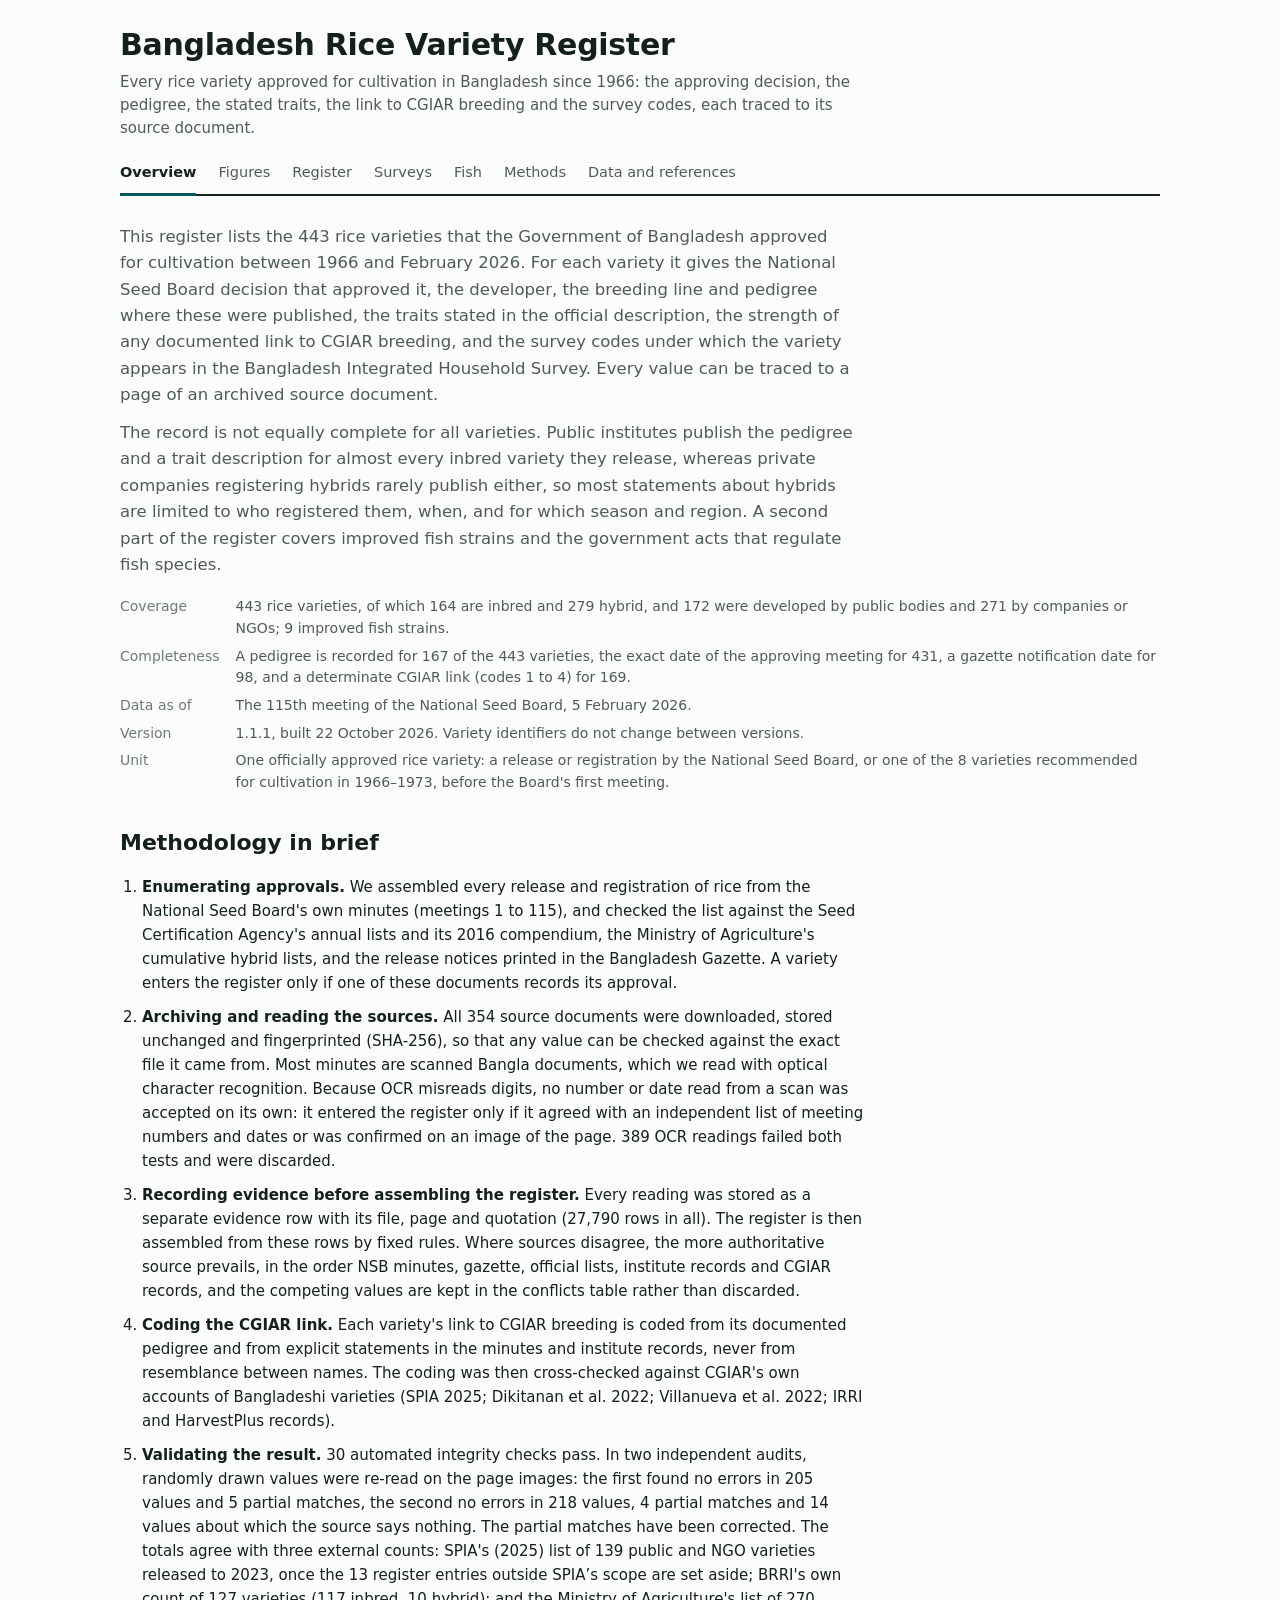
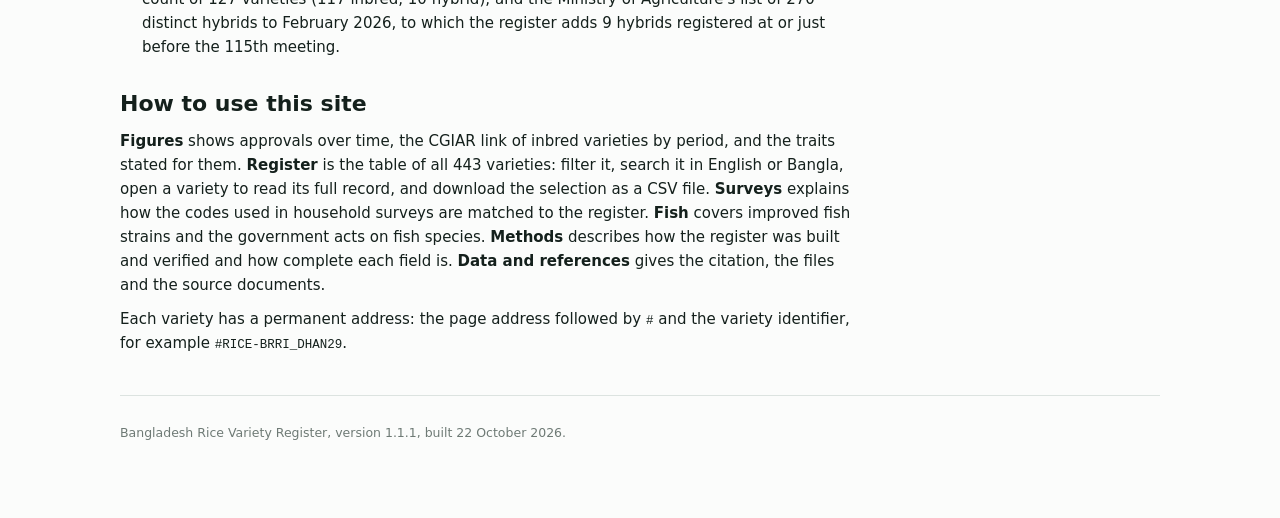
==== index.html @ 82c8f255 "Publish Bangladesh Rice Variety Register v1.1.1 (public edition) Co-Authored-By: Claude Opus 5.5 <no" ====
<!doctype html>
<html lang="en">
<head>
<meta charset="utf-8">
<meta name="viewport" content="width=device-width, initial-scale=1, viewport-fit=cover">
<title>Bangladesh Rice Variety Register</title>
<link rel="stylesheet" href="assets/style.css">
</head>
<body>
<div class="wrap">
<header class="mast">
  <h1 data-text="title" data-inline></h1>
  <p class="tagline" data-text="tagline" data-inline></p>
</header>
<nav class="views" aria-label="Views">
  <a href="#overview" data-view="overview">Overview</a>
  <a href="#figures" data-view="figures">Figures</a>
  <a href="#register" data-view="register">Register</a>
  <a href="#surveys" data-view="surveys">Surveys</a>
  <a href="#fish" data-view="fish">Fish</a>
  <a href="#methods" data-view="methods">Methods</a>
  <a href="#data" data-view="data">Data and references</a>
  <a href="#board" data-view="board" class="internal" hidden>Board contacts</a>
</nav>

<main>
<section id="overview" data-view="overview">
  <div class="lede" data-text="lede"></div>
  <dl class="dsmeta">
    <dt>Coverage</dt><dd data-text="meta-coverage" data-inline></dd>
    <dt>Completeness</dt><dd data-text="meta-completeness" data-inline></dd>
    <dt>Data as of</dt><dd data-text="meta-asof" data-inline></dd>
    <dt>Version</dt><dd data-text="meta-version" data-inline></dd>
    <dt>Unit</dt><dd data-text="meta-unit" data-inline></dd>
  </dl>
  <h2 data-text="brief-title" data-inline></h2>
  <div class="prose" data-text="brief"></div>
  <h2 data-text="guide-title" data-inline></h2>
  <div class="prose" data-text="guide"></div>
</section>

<section id="figures" data-view="figures">
  <div class="grid2">
    <figure>
      <h2 data-text="fig1-title" data-inline></h2>
      <div class="sub" data-text="fig1-sub"></div>
      <div class="legend">
        <span><i class="sw" style="background:var(--s-pub)"></i>Public inbred</span>
        <span><i class="sw hp"></i>Public hybrid</span>
        <span><i class="sw" style="background:var(--s-pvt)"></i>Private inbred</span>
        <span><i class="sw hv"></i>Private hybrid</span>
      </div>
      <svg id="f1" viewBox="0 0 640 300" role="img" aria-label="Stacked bars of rice variety approvals per year by sector and type"></svg>
      <figcaption data-text="fig1-caption"></figcaption>
    </figure>
    <figure>
      <h2 data-text="fig2-title" data-inline></h2>
      <div class="sub" data-text="fig2-sub"></div>
      <div class="legend" id="lg2"></div>
      <svg id="f2" viewBox="0 0 380 300" role="img" aria-label="Stacked horizontal bars: inbred approvals per five-year period by CGIAR link"></svg>
      <figcaption data-text="fig2-caption"></figcaption>
    </figure>
  </div>
  <figure class="block">
    <h2 data-text="fig3-title" data-inline></h2>
    <div class="sub" data-text="fig3-sub"></div>
    <svg id="f3" viewBox="0 0 1040 360" role="img" aria-label="Grid of inbred varieties per stated trait and decade of approval"></svg>
    <figcaption data-text="fig3-caption"></figcaption>
  </figure>
</section>

<section id="register" data-view="register">
  <h2 data-text="register-title" data-inline></h2>
  <div class="sub" data-text="register-sub"></div>
  <div class="controls">
    <label for="q">Search name, line or pedigree<input id="q" type="search" placeholder="e.g. dhan29, IR64, Hira, ব্রি ধান"></label>
    <label for="fs">Sector<select id="fs"><option value="">All</option><option value="public">Public</option><option value="private">Private (companies, NGOs)</option></select></label>
    <label for="fg">Developer<select id="fg"></select></label>
    <label for="ft">Type<select id="ft"><option value="">All</option><option>inbred</option><option>hybrid</option></select></label>
    <label for="ff">Stated trait<select id="ff"><option value="">All</option></select></label>
    <label for="fc">CGIAR link<select id="fc"><option value="">All</option></select></label>
    <span class="count" id="cnt"></span><button id="csv" type="button">Download selection (CSV)</button>
  </div>
  <div class="tw"><table id="tb">
    <thead><tr>
      <th data-k="name" scope="col">Variety</th><th data-k="developer_group" scope="col">Developer</th>
      <th data-k="approval_date" scope="col" aria-sort="ascending">Approved</th><th data-k="approval_reference" scope="col">NSB meeting</th>
      <th scope="col">Stated traits</th><th data-k="cgiar_role" scope="col">CGIAR</th><th scope="col">Source</th>
    </tr></thead><tbody></tbody></table></div>
  <div class="pager"><button id="prev" type="button">Previous</button><span id="pg"></span><button id="next" type="button">Next</button></div>
</section>

<section id="surveys" data-view="surveys">
  <h2 data-text="surveys-title" data-inline></h2>
  <div class="prose" data-text="surveys-intro"></div>
  <div class="tw"><table id="cwtb" style="min-width:760px"><thead><tr>
    <th scope="col">Code list</th><th scope="col" class="r">Codes</th><th scope="col" class="r">One register variety</th><th scope="col" class="r">Brand family</th><th scope="col" class="r">Not an approved variety</th><th scope="col" class="r">Residual category</th><th scope="col" class="r">Unmatched</th>
  </tr></thead><tbody></tbody></table></div>
  <p class="note" data-text="surveys-note"></p>
</section>

<section id="board" data-view="board" class="internal" hidden>
  <h2 data-text="board-title" data-inline></h2>
  <div class="sub" data-text="board-sub"></div>
  <div class="controls">
    <label for="bq">Search name, post or organisation<input id="bq" type="search" placeholder="e.g. BRRI, Director General, Mannan"></label>
    <label for="bo">Organisation<select id="bo"><option value="">All</option></select></label>
    <label for="bm">Meeting<select id="bm"><option value="">All</option></select></label>
    <span class="count" id="bcnt"></span>
  </div>
  <div class="tw"><table id="btb" style="min-width:980px"><thead><tr>
    <th scope="col">Meeting</th><th scope="col">Name</th><th scope="col">Designation</th><th scope="col">Organisation</th><th scope="col">Phone</th><th scope="col">E-mail</th><th scope="col">Read</th><th scope="col">Source</th>
  </tr></thead><tbody></tbody></table></div>
</section>

<section id="fish" data-view="fish">
  <h2 data-text="fish-title" data-inline></h2>
  <div class="prose" data-text="fish-intro"></div>
  <div class="block">
    <h3>Improved strains</h3>
    <div class="sub" data-text="fish-strains-sub"></div>
    <div class="tw"><table id="fishtb" style="min-width:820px"><thead><tr>
      <th scope="col">Strain</th><th scope="col">Species</th><th scope="col">Release basis</th><th scope="col">Government act</th><th scope="col">Released</th><th scope="col">CGIAR</th>
    </tr></thead><tbody></tbody></table></div>
  </div>
  <div class="block">
    <h3>Germplasm transfers and planned releases</h3>
    <div class="sub" data-text="fish-events-sub"></div>
    <div class="tw"><table id="fishev" style="min-width:640px"><thead><tr>
      <th scope="col">Event</th><th scope="col">Type</th><th scope="col">Date</th><th scope="col">Developer</th><th scope="col">Note</th>
    </tr></thead><tbody></tbody></table></div>
  </div>
  <div class="block">
    <h3>Government acts on fish species and strains</h3>
    <div class="sub" data-text="fish-acts-sub"></div>
    <div class="tw"><table id="fishg" style="min-width:640px"><thead><tr>
      <th scope="col">Type of act</th><th scope="col" class="r">Acts</th><th scope="col">Body</th><th scope="col">Period</th>
    </tr></thead><tbody></tbody></table></div>
  </div>
  <div class="block">
    <h3>Key acts</h3>
    <div class="tw"><table id="fishk" style="min-width:820px"><thead><tr>
      <th scope="col">Date</th><th scope="col">Species or strain</th><th scope="col">Act</th><th scope="col">Body</th><th scope="col">Reference</th>
    </tr></thead><tbody></tbody></table></div>
  </div>
</section>

<section id="methods" data-view="methods">
  <h2 data-text="methods-title" data-inline></h2>
  <div class="prose" data-text="methods"></div>
  <div class="block">
    <h3 data-text="verify-title" data-inline></h3>
    <div class="grid2">
      <div class="tw" style="border-bottom:0"><table id="qa1"><thead><tr><th scope="col">OCR word confidence (Tesseract, 0–100)</th><th scope="col" class="r">Pages</th><th scope="col" class="r">Values read</th></tr></thead><tbody></tbody></table></div>
      <div class="tw" style="border-bottom:0"><table id="qa2"><thead><tr><th scope="col">How values were checked</th><th scope="col" class="r">Evidence rows</th></tr></thead><tbody></tbody></table></div>
    </div>
    <p class="note" id="qanote"></p>
  </div>
  <div class="block">
    <h3 data-text="compl-title" data-inline></h3>
    <div class="sub" data-text="compl-sub"></div>
    <div class="grid2">
      <div class="tw" style="border-bottom:0"><table id="compl"><thead><tr><th scope="col">Field</th><th scope="col" class="r">Inbred</th><th scope="col" class="r">Hybrid</th></tr></thead><tbody></tbody></table></div>
      <div class="tw" style="border-bottom:0"><table id="confl"><thead><tr><th scope="col">Field on which sources disagree</th><th scope="col" class="r">Varieties</th><th scope="col">Most common kind of disagreement</th></tr></thead><tbody></tbody></table></div>
    </div>
  </div>
</section>

<section id="data" data-view="data">
  <h2 data-text="data-title" data-inline></h2>
  <div class="block">
    <h3>Suggested citation</h3>
    <div class="citation" data-text="citation"></div>
    <div class="prose" data-text="cite-variety"></div>
  </div>
  <div class="block">
    <h3>Data availability</h3>
    <div class="prose" data-text="availability"></div>
  </div>
  <div class="block">
    <h3>Files</h3>
    <div class="tw"><table id="filetb" style="min-width:760px"><thead><tr>
      <th scope="col">File</th><th scope="col">Contents</th><th scope="col">Unit of observation</th><th scope="col" class="r">Rows</th><th scope="col" class="r">Columns</th><th scope="col" class="r">MB</th>
    </tr></thead><tbody></tbody></table></div>
  </div>
  <div class="block">
    <h3 data-text="references-title" data-inline></h3>
    <div class="sub" data-text="references-sub"></div>
    <div id="reflist"></div>
  </div>
</section>
</main>

<footer data-text="footer"></footer>
</div>
<div id="tip" hidden></div>
<script src="assets/app.js"></script>
</body>
</html>
---- assets/style.css ----
/* Layout: a research data report. One reading column (max 1080px): dataset header, two figures, the register,
   fish, methods, references, citation. Hairlines, no cards, one accent; colour belongs to data marks. */
:root{
  --bg:#FBFCFB; --surface:#FFFFFF; --ink:#14201C; --ink-2:#4E5B56; --ink-3:#6E7A75;
  --rule:#DCE3E0; --rule-2:#EDF1EF; --accent:#07555F; --accent-ink:#07555F; --warn:#9A5B13;
  --s-pub:#008C84; --s-pvt:#C2701F;
  --c1:#054047; --c2:#2C7F80; --c3:#86BDBA; --c4:#C6CCC9; --c5:#EEF1EF; --hatch:#B9C2BE;
  --hover:rgba(7,85,95,.07);
  --f-sans: system-ui,-apple-system,"Segoe UI",Roboto,"Helvetica Neue",Arial,"Noto Sans Bengali",sans-serif;
  --f-num: ui-monospace,"SFMono-Regular","Cascadia Mono",Consolas,monospace;
}
@media (prefers-color-scheme: dark){:root:not([data-theme="light"]){
  --bg:#121816; --surface:#171E1C; --ink:#E6ECE9; --ink-2:#AAB6B1; --ink-3:#8A9691;
  --rule:#2B3532; --rule-2:#1F2725; --accent:#5BB8B3; --accent-ink:#7FCBC6; --warn:#E0A55A;
  --s-pub:#1E9A95; --s-pvt:#D27E28;
  --c1:#A6E0DB; --c2:#4FA9A4; --c3:#2B6765; --c4:#4A514E; --c5:#232B29; --hatch:#3E4845;
  --hover:rgba(91,184,179,.09); color-scheme:dark }}
:root[data-theme="dark"]{
  --bg:#121816; --surface:#171E1C; --ink:#E6ECE9; --ink-2:#AAB6B1; --ink-3:#8A9691;
  --rule:#2B3532; --rule-2:#1F2725; --accent:#5BB8B3; --accent-ink:#7FCBC6; --warn:#E0A55A;
  --s-pub:#1E9A95; --s-pvt:#D27E28;
  --c1:#A6E0DB; --c2:#4FA9A4; --c3:#2B6765; --c4:#4A514E; --c5:#232B29; --hatch:#3E4845;
  --hover:rgba(91,184,179,.09); color-scheme:dark }
*{box-sizing:border-box}
body{background:var(--bg);color:var(--ink);font:15px/1.55 var(--f-sans);margin:0}
.wrap{max-width:1080px;margin:0 auto;padding-inline:20px;padding-block:28px 64px}
header{border-bottom:2px solid var(--ink);padding-bottom:16px;margin-bottom:26px}
h1{font-size:30px;line-height:1.15;margin:0 0 8px;font-weight:700;letter-spacing:-.01em;text-wrap:balance}
.lede{max-width:72ch;color:var(--ink-2);margin:0 0 12px;font-size:16px}
.dsmeta{display:grid;grid-template-columns:max-content 1fr;gap:2px 16px;font-size:13px;color:var(--ink-2);margin:0}
.dsmeta dt{color:var(--ink-3)} .dsmeta dd{margin:0}
nav.toc{font-size:13px;margin-top:12px;display:flex;flex-wrap:wrap;gap:4px 16px}
h2{font-size:20px;margin:0 0 4px;font-weight:700;text-wrap:balance}
h3{font-size:15px;margin:20px 0 4px;font-weight:650}
.sub{font-size:13.5px;color:var(--ink-2);margin:0 0 14px;max-width:82ch}
section{margin-bottom:46px;scroll-margin-top:12px}
.grid2{display:grid;grid-template-columns:1fr;gap:36px}
figure{margin:0;min-width:0}
figcaption{font-size:12.5px;color:var(--ink-3);margin-top:8px;max-width:90ch}
.legend{display:flex;flex-wrap:wrap;gap:6px 18px;font-size:13px;color:var(--ink-2);margin:0 0 8px}
.legend span{display:inline-flex;align-items:center;gap:6px}
.sw{width:11px;height:11px;border-radius:2px;display:inline-block;flex:none}
.sw.hp{background:repeating-linear-gradient(45deg,var(--s-pub) 0 2px,var(--bg) 2px 4px);outline:1px solid var(--s-pub);outline-offset:-1px}
.sw.hv{background:repeating-linear-gradient(45deg,var(--s-pvt) 0 2px,var(--bg) 2px 4px);outline:1px solid var(--s-pvt);outline-offset:-1px}
.sw.hatch{background:repeating-linear-gradient(45deg,var(--hatch) 0 2px,var(--c5) 2px 5px);outline:1px solid var(--rule)}
svg{display:block;width:100%;height:auto;overflow:visible}
svg text{fill:var(--ink-3);font-size:11px;font-family:var(--f-sans)}
svg .ax{stroke:var(--ink-3);stroke-width:1}
svg .gl{stroke:var(--rule);stroke-dasharray:2 3;stroke-width:1}
svg .ann{fill:var(--ink-2);font-size:11.5px}
svg .annl{stroke:var(--ink-3);stroke-width:1}
svg .lab{fill:var(--ink);font-size:11.5px;font-variant-numeric:tabular-nums}
.note{font-size:12.5px;color:var(--ink-3);margin-top:8px;max-width:90ch}
#tip{position:fixed;pointer-events:none;background:var(--surface);color:var(--ink);border:1px solid var(--rule);
  padding:8px 10px;font-size:12.5px;line-height:1.45;border-radius:3px;box-shadow:0 2px 8px rgba(0,0,0,.08);z-index:20;max-width:300px}
#tip b{font-weight:650}
#tip .r{display:flex;justify-content:space-between;gap:14px;font-variant-numeric:tabular-nums}
#tip .k{display:inline-flex;align-items:center;gap:6px;color:var(--ink-2)}
.controls{display:flex;flex-wrap:wrap;gap:10px 14px;align-items:end;margin:0 0 10px}
.controls label{display:flex;flex-direction:column;gap:3px;font-size:12px;color:var(--ink-2)}
.controls input,.controls select{font:inherit;font-size:14px;color:var(--ink);background:var(--surface);border:1px solid var(--rule);
  border-radius:3px;padding:6px 8px;min-width:0;max-width:100%}
.controls input{width:250px}
.controls input:focus,.controls select:focus,button:focus-visible,a:focus-visible{outline:2px solid var(--accent);outline-offset:1px}
.count{font-size:13px;color:var(--ink-2);margin-left:auto;font-variant-numeric:tabular-nums}
.tw{overflow-x:auto;border-top:1px solid var(--ink);border-bottom:1px solid var(--rule)}
table{border-collapse:collapse;width:100%;font-size:13.5px}
#tb{min-width:900px}
th{text-align:left;font-weight:650;font-size:12.5px;color:var(--ink-2);padding:8px 10px;border-bottom:1px solid var(--rule);white-space:nowrap}
#tb th{cursor:pointer;user-select:none}
th[aria-sort="ascending"]::after{content:" ↑";color:var(--accent-ink)}
th[aria-sort="descending"]::after{content:" ↓";color:var(--accent-ink)}
td{padding:7px 10px;border-bottom:1px solid var(--rule-2);vertical-align:top}
th.r,td.r{text-align:right}
tbody tr.row{cursor:pointer}
tbody tr.row:hover{background:var(--hover)}
td.num,.mono{font-family:var(--f-num);font-size:12.5px;font-variant-numeric:tabular-nums}
.bn{color:var(--ink-2);font-size:12.5px}
.st{font-size:11.5px;color:var(--warn)}
.code{display:inline-block;width:18px;height:18px;line-height:18px;text-align:center;border-radius:2px;font-size:11.5px;font-weight:650;font-family:var(--f-num)}
.cc1{background:var(--c1);color:var(--bg)} .cc2{background:var(--c2);color:#fff} .cc3{background:var(--c3);color:var(--ink)}
.cc4{background:var(--c4);color:var(--ink)} .cc5{background:repeating-linear-gradient(45deg,var(--hatch) 0 2px,var(--c5) 2px 5px);color:var(--ink)}
tr.det td{background:var(--rule-2);padding:12px 14px 14px}
.dl{display:grid;grid-template-columns:180px 1fr;gap:4px 14px;font-size:13px;max-width:100%}
.dl dt{color:var(--ink-3)} .dl dd{margin:0;min-width:0;overflow-wrap:anywhere}
a{color:var(--accent-ink);text-underline-offset:2px}
.pager{display:flex;gap:8px;align-items:center;margin-top:10px;font-size:13px;color:var(--ink-2)}
button{font:inherit;font-size:13px;background:var(--surface);color:var(--ink);border:1px solid var(--rule);border-radius:3px;padding:5px 10px;cursor:pointer}
button:disabled{opacity:.4;cursor:default}
.prose{max-width:78ch;font-size:14.5px}
.prose p{margin:0 0 10px}
.prose ul{margin:0 0 10px;padding-left:20px}
.prose li{margin-bottom:4px}
ol.refs{padding-left:22px;font-size:13.5px;max-width:92ch}
ol.refs li{margin-bottom:8px;overflow-wrap:anywhere}
.refgroup{font-size:12.5px;color:var(--ink-3);margin:16px 0 6px;font-weight:650}
details summary{cursor:pointer;font-size:13px}
p.citation{max-width:92ch;padding-left:2em;text-indent:-2em;font-size:14px;margin:0 0 6px}
pre.cite{white-space:pre-wrap;font-family:var(--f-num);font-size:12.5px;background:var(--surface);border:1px solid var(--rule);border-radius:3px;padding:10px 12px;max-width:92ch;margin:0 0 10px}
footer{border-top:1px solid var(--rule);padding-top:14px;font-size:12.5px;color:var(--ink-3)}
@media (min-width:900px){.grid2{grid-template-columns:1.55fr 1fr}}
@media (max-width:600px){h1{font-size:24px}.dl,.dsmeta{grid-template-columns:1fr}.controls input{width:100%}}
@media (prefers-reduced-motion:reduce){*{transition:none!important}}

/* additions for the site version */
.lede p{margin:0}
.prose p:last-child,.sub p:last-child,.citation p:last-child{margin-bottom:0}
.sub p{margin:0 0 4px}
figcaption p{margin:0}
.citation{max-width:92ch;padding-left:2em;text-indent:-2em;font-size:14px;margin:0 0 6px}
.citation p{margin:0}
.tags{display:flex;flex-wrap:wrap;gap:3px 4px}
.tag{font-size:11.5px;line-height:1.5;padding:0 5px;border:1px solid var(--rule);border-radius:2px;color:var(--ink-2);white-space:nowrap;background:var(--surface)}
.featgrid{display:grid;grid-template-columns:180px 1fr;gap:4px 14px;font-size:13px;margin:0 0 10px}
.featgrid dt{color:var(--ink-3)} .featgrid dd{margin:0;min-width:0;overflow-wrap:anywhere}
code{font-family:var(--f-num);font-size:12.5px}
@media (max-width:600px){.featgrid{grid-template-columns:1fr}}

#tb td:first-child{min-width:150px}


td.num{white-space:nowrap}
svg .lab.inv{fill:#fff}
.cc5{outline:1px dashed var(--ink-3);outline-offset:-1px}
.controls{display:grid;grid-template-columns:repeat(auto-fill,minmax(150px,1fr));gap:10px 14px;align-items:end}
.controls label:first-child{grid-column:span 2}
.controls input{width:100%}
.controls .count{align-self:center}
#csv{font:inherit;font-size:13px;padding:6px 10px;border:1px solid var(--rule);background:var(--surface);color:var(--ink);border-radius:2px;cursor:pointer}
#tb td:first-child,#tb th:first-child{position:sticky;left:0;background:var(--bg);z-index:1}
@media (max-width:600px){
  #tb{min-width:0}
  #tb th:nth-child(4),#tb td:nth-child(4),#tb th:nth-child(5),#tb td:nth-child(5),#tb th:nth-child(7),#tb td:nth-child(7){display:none}
  #tb tr.det td{display:table-cell}
  .controls label:first-child{grid-column:1/-1}
}
#tb tr.det td{position:static}
.lede p+p{margin-top:.7em}

/* Views: one view on screen at a time, chosen from a bar that stays at the top */
header.mast{border-bottom:0;padding-bottom:0;margin-bottom:10px}
.tagline{margin:0;color:var(--ink-2);font-size:15px;max-width:80ch}
nav.views{position:sticky;top:0;z-index:5;background:var(--bg);display:flex;flex-wrap:wrap;gap:0 22px;border-bottom:2px solid var(--ink);margin:0 0 28px}
nav.views a{display:inline-block;padding:11px 0 9px;font-size:14.5px;color:var(--ink-2);text-decoration:none;border-bottom:3px solid transparent;margin-bottom:-2px}
nav.views a:hover{color:var(--ink)}
nav.views a.active{color:var(--ink);font-weight:650;border-bottom-color:var(--accent)}
main > section[data-view]{display:none;margin-bottom:40px}
main > section[data-view].active{display:block}
main h2{font-size:22px;margin:28px 0 8px}
main h2:first-child, .lede + .dsmeta + h2{margin-top:0}
#overview .lede{font-size:16.5px;line-height:1.6;max-width:70ch;margin-bottom:18px}
#overview .dsmeta{font-size:14px;margin-bottom:32px;row-gap:6px}
.block{margin-top:34px}
.block h3{margin-top:0;font-size:16.5px}
.prose{font-size:15px;line-height:1.6}
.prose ol{padding-left:22px} .prose ol li{margin-bottom:10px}
.dl{font-size:13.5px;row-gap:6px}
.dl dt{color:var(--ink-3)}
tr.det td{padding:16px 18px 18px}
tr.det h3{font-size:14px;letter-spacing:.02em;text-transform:uppercase;color:var(--ink-3);margin:18px 0 8px}
tr.det h3:first-child{margin-top:0}
@media (max-width:600px){nav.views{gap:0 14px} nav.views a{font-size:13.5px;padding:9px 0 7px}}
[hidden]{display:none!important}
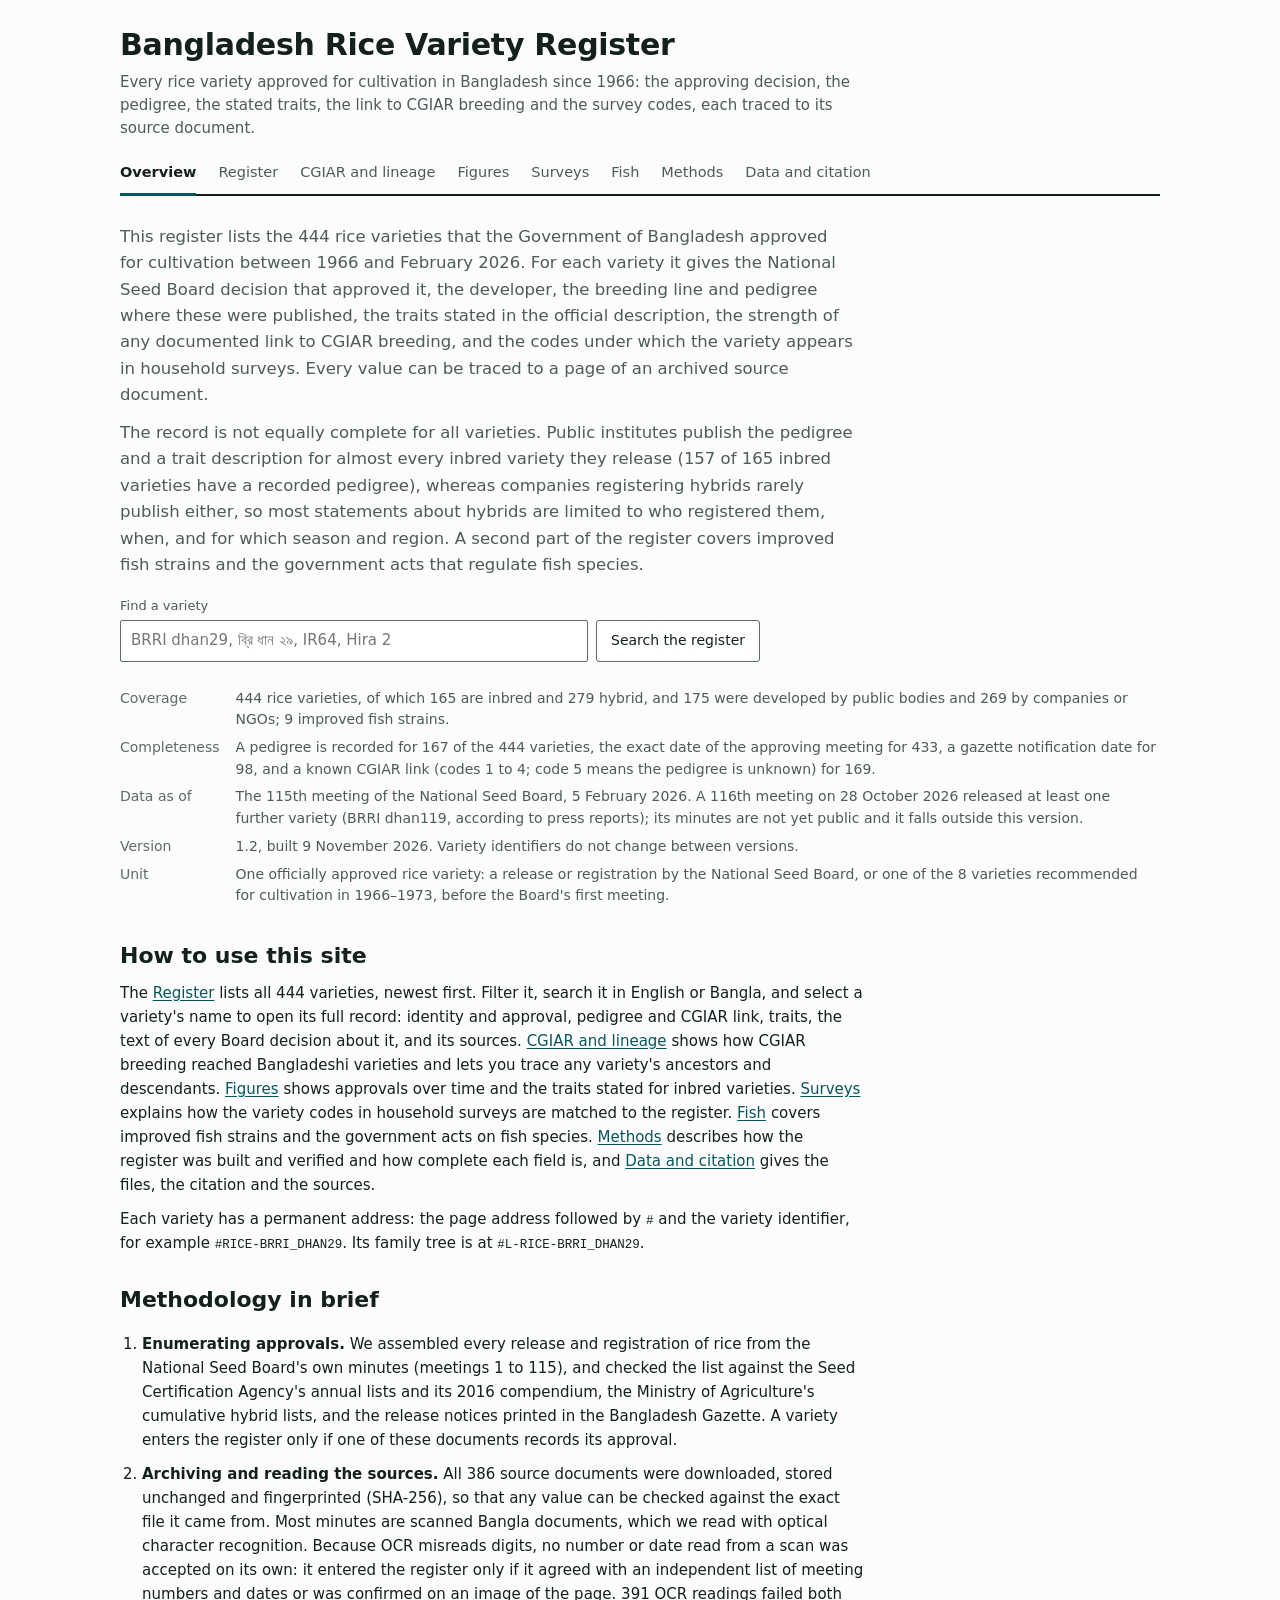
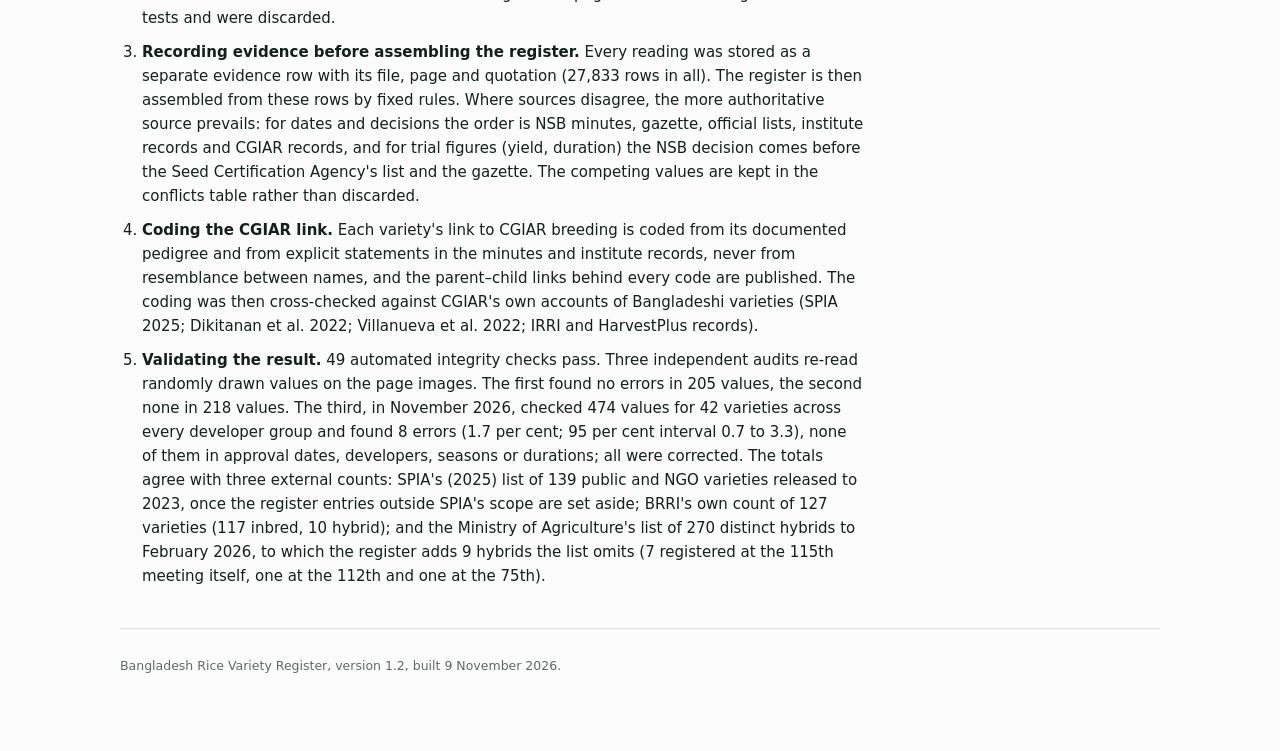
==== commit dd6aeabd: "Release 1.2: CGIAR and lineage view, survey crosswalk, corrections from expert review - New view tra" ====
--- a/index.html
+++ b/index.html
@@ -1,199 +1,252 @@
-<!doctype html>
-<html lang="en">
-<head>
-<meta charset="utf-8">
-<meta name="viewport" content="width=device-width, initial-scale=1, viewport-fit=cover">
-<title>Bangladesh Rice Variety Register</title>
-<link rel="stylesheet" href="assets/style.css">
-</head>
-<body>
-<div class="wrap">
-<header class="mast">
-  <h1 data-text="title" data-inline></h1>
-  <p class="tagline" data-text="tagline" data-inline></p>
-</header>
-<nav class="views" aria-label="Views">
-  <a href="#overview" data-view="overview">Overview</a>
-  <a href="#figures" data-view="figures">Figures</a>
-  <a href="#register" data-view="register">Register</a>
-  <a href="#surveys" data-view="surveys">Surveys</a>
-  <a href="#fish" data-view="fish">Fish</a>
-  <a href="#methods" data-view="methods">Methods</a>
-  <a href="#data" data-view="data">Data and references</a>
-  <a href="#board" data-view="board" class="internal" hidden>Board contacts</a>
-</nav>
-
-<main>
-<section id="overview" data-view="overview">
-  <div class="lede" data-text="lede"></div>
-  <dl class="dsmeta">
-    <dt>Coverage</dt><dd data-text="meta-coverage" data-inline></dd>
-    <dt>Completeness</dt><dd data-text="meta-completeness" data-inline></dd>
-    <dt>Data as of</dt><dd data-text="meta-asof" data-inline></dd>
-    <dt>Version</dt><dd data-text="meta-version" data-inline></dd>
-    <dt>Unit</dt><dd data-text="meta-unit" data-inline></dd>
-  </dl>
-  <h2 data-text="brief-title" data-inline></h2>
-  <div class="prose" data-text="brief"></div>
-  <h2 data-text="guide-title" data-inline></h2>
-  <div class="prose" data-text="guide"></div>
-</section>
-
-<section id="figures" data-view="figures">
-  <div class="grid2">
-    <figure>
-      <h2 data-text="fig1-title" data-inline></h2>
-      <div class="sub" data-text="fig1-sub"></div>
-      <div class="legend">
-        <span><i class="sw" style="background:var(--s-pub)"></i>Public inbred</span>
-        <span><i class="sw hp"></i>Public hybrid</span>
-        <span><i class="sw" style="background:var(--s-pvt)"></i>Private inbred</span>
-        <span><i class="sw hv"></i>Private hybrid</span>
-      </div>
-      <svg id="f1" viewBox="0 0 640 300" role="img" aria-label="Stacked bars of rice variety approvals per year by sector and type"></svg>
-      <figcaption data-text="fig1-caption"></figcaption>
-    </figure>
-    <figure>
-      <h2 data-text="fig2-title" data-inline></h2>
-      <div class="sub" data-text="fig2-sub"></div>
-      <div class="legend" id="lg2"></div>
-      <svg id="f2" viewBox="0 0 380 300" role="img" aria-label="Stacked horizontal bars: inbred approvals per five-year period by CGIAR link"></svg>
-      <figcaption data-text="fig2-caption"></figcaption>
-    </figure>
-  </div>
-  <figure class="block">
-    <h2 data-text="fig3-title" data-inline></h2>
-    <div class="sub" data-text="fig3-sub"></div>
-    <svg id="f3" viewBox="0 0 1040 360" role="img" aria-label="Grid of inbred varieties per stated trait and decade of approval"></svg>
-    <figcaption data-text="fig3-caption"></figcaption>
-  </figure>
-</section>
-
-<section id="register" data-view="register">
-  <h2 data-text="register-title" data-inline></h2>
-  <div class="sub" data-text="register-sub"></div>
-  <div class="controls">
-    <label for="q">Search name, line or pedigree<input id="q" type="search" placeholder="e.g. dhan29, IR64, Hira, ব্রি ধান"></label>
-    <label for="fs">Sector<select id="fs"><option value="">All</option><option value="public">Public</option><option value="private">Private (companies, NGOs)</option></select></label>
-    <label for="fg">Developer<select id="fg"></select></label>
-    <label for="ft">Type<select id="ft"><option value="">All</option><option>inbred</option><option>hybrid</option></select></label>
-    <label for="ff">Stated trait<select id="ff"><option value="">All</option></select></label>
-    <label for="fc">CGIAR link<select id="fc"><option value="">All</option></select></label>
-    <span class="count" id="cnt"></span><button id="csv" type="button">Download selection (CSV)</button>
-  </div>
-  <div class="tw"><table id="tb">
-    <thead><tr>
-      <th data-k="name" scope="col">Variety</th><th data-k="developer_group" scope="col">Developer</th>
-      <th data-k="approval_date" scope="col" aria-sort="ascending">Approved</th><th data-k="approval_reference" scope="col">NSB meeting</th>
-      <th scope="col">Stated traits</th><th data-k="cgiar_role" scope="col">CGIAR</th><th scope="col">Source</th>
-    </tr></thead><tbody></tbody></table></div>
-  <div class="pager"><button id="prev" type="button">Previous</button><span id="pg"></span><button id="next" type="button">Next</button></div>
-</section>
-
-<section id="surveys" data-view="surveys">
-  <h2 data-text="surveys-title" data-inline></h2>
-  <div class="prose" data-text="surveys-intro"></div>
-  <div class="tw"><table id="cwtb" style="min-width:760px"><thead><tr>
-    <th scope="col">Code list</th><th scope="col" class="r">Codes</th><th scope="col" class="r">One register variety</th><th scope="col" class="r">Brand family</th><th scope="col" class="r">Not an approved variety</th><th scope="col" class="r">Residual category</th><th scope="col" class="r">Unmatched</th>
-  </tr></thead><tbody></tbody></table></div>
-  <p class="note" data-text="surveys-note"></p>
-</section>
-
-<section id="board" data-view="board" class="internal" hidden>
-  <h2 data-text="board-title" data-inline></h2>
-  <div class="sub" data-text="board-sub"></div>
-  <div class="controls">
-    <label for="bq">Search name, post or organisation<input id="bq" type="search" placeholder="e.g. BRRI, Director General, Mannan"></label>
-    <label for="bo">Organisation<select id="bo"><option value="">All</option></select></label>
-    <label for="bm">Meeting<select id="bm"><option value="">All</option></select></label>
-    <span class="count" id="bcnt"></span>
-  </div>
-  <div class="tw"><table id="btb" style="min-width:980px"><thead><tr>
-    <th scope="col">Meeting</th><th scope="col">Name</th><th scope="col">Designation</th><th scope="col">Organisation</th><th scope="col">Phone</th><th scope="col">E-mail</th><th scope="col">Read</th><th scope="col">Source</th>
-  </tr></thead><tbody></tbody></table></div>
-</section>
-
-<section id="fish" data-view="fish">
-  <h2 data-text="fish-title" data-inline></h2>
-  <div class="prose" data-text="fish-intro"></div>
-  <div class="block">
-    <h3>Improved strains</h3>
-    <div class="sub" data-text="fish-strains-sub"></div>
-    <div class="tw"><table id="fishtb" style="min-width:820px"><thead><tr>
-      <th scope="col">Strain</th><th scope="col">Species</th><th scope="col">Release basis</th><th scope="col">Government act</th><th scope="col">Released</th><th scope="col">CGIAR</th>
-    </tr></thead><tbody></tbody></table></div>
-  </div>
-  <div class="block">
-    <h3>Germplasm transfers and planned releases</h3>
-    <div class="sub" data-text="fish-events-sub"></div>
-    <div class="tw"><table id="fishev" style="min-width:640px"><thead><tr>
-      <th scope="col">Event</th><th scope="col">Type</th><th scope="col">Date</th><th scope="col">Developer</th><th scope="col">Note</th>
-    </tr></thead><tbody></tbody></table></div>
-  </div>
-  <div class="block">
-    <h3>Government acts on fish species and strains</h3>
-    <div class="sub" data-text="fish-acts-sub"></div>
-    <div class="tw"><table id="fishg" style="min-width:640px"><thead><tr>
-      <th scope="col">Type of act</th><th scope="col" class="r">Acts</th><th scope="col">Body</th><th scope="col">Period</th>
-    </tr></thead><tbody></tbody></table></div>
-  </div>
-  <div class="block">
-    <h3>Key acts</h3>
-    <div class="tw"><table id="fishk" style="min-width:820px"><thead><tr>
-      <th scope="col">Date</th><th scope="col">Species or strain</th><th scope="col">Act</th><th scope="col">Body</th><th scope="col">Reference</th>
-    </tr></thead><tbody></tbody></table></div>
-  </div>
-</section>
-
-<section id="methods" data-view="methods">
-  <h2 data-text="methods-title" data-inline></h2>
-  <div class="prose" data-text="methods"></div>
-  <div class="block">
-    <h3 data-text="verify-title" data-inline></h3>
-    <div class="grid2">
-      <div class="tw" style="border-bottom:0"><table id="qa1"><thead><tr><th scope="col">OCR word confidence (Tesseract, 0–100)</th><th scope="col" class="r">Pages</th><th scope="col" class="r">Values read</th></tr></thead><tbody></tbody></table></div>
-      <div class="tw" style="border-bottom:0"><table id="qa2"><thead><tr><th scope="col">How values were checked</th><th scope="col" class="r">Evidence rows</th></tr></thead><tbody></tbody></table></div>
-    </div>
-    <p class="note" id="qanote"></p>
-  </div>
-  <div class="block">
-    <h3 data-text="compl-title" data-inline></h3>
-    <div class="sub" data-text="compl-sub"></div>
-    <div class="grid2">
-      <div class="tw" style="border-bottom:0"><table id="compl"><thead><tr><th scope="col">Field</th><th scope="col" class="r">Inbred</th><th scope="col" class="r">Hybrid</th></tr></thead><tbody></tbody></table></div>
-      <div class="tw" style="border-bottom:0"><table id="confl"><thead><tr><th scope="col">Field on which sources disagree</th><th scope="col" class="r">Varieties</th><th scope="col">Most common kind of disagreement</th></tr></thead><tbody></tbody></table></div>
-    </div>
-  </div>
-</section>
-
-<section id="data" data-view="data">
-  <h2 data-text="data-title" data-inline></h2>
-  <div class="block">
-    <h3>Suggested citation</h3>
-    <div class="citation" data-text="citation"></div>
-    <div class="prose" data-text="cite-variety"></div>
-  </div>
-  <div class="block">
-    <h3>Data availability</h3>
-    <div class="prose" data-text="availability"></div>
-  </div>
-  <div class="block">
-    <h3>Files</h3>
-    <div class="tw"><table id="filetb" style="min-width:760px"><thead><tr>
-      <th scope="col">File</th><th scope="col">Contents</th><th scope="col">Unit of observation</th><th scope="col" class="r">Rows</th><th scope="col" class="r">Columns</th><th scope="col" class="r">MB</th>
-    </tr></thead><tbody></tbody></table></div>
-  </div>
-  <div class="block">
-    <h3 data-text="references-title" data-inline></h3>
-    <div class="sub" data-text="references-sub"></div>
-    <div id="reflist"></div>
-  </div>
-</section>
-</main>
-
-<footer data-text="footer"></footer>
-</div>
-<div id="tip" hidden></div>
-<script src="assets/app.js"></script>
-</body>
-</html>
+<!doctype html>
+<html lang="en">
+<head>
+<meta charset="utf-8">
+<meta name="viewport" content="width=device-width, initial-scale=1, viewport-fit=cover">
+<title>Bangladesh Rice Variety Register</title>
+<meta name="description" content="Every rice variety approved for cultivation in Bangladesh since 1966, with the National Seed Board decision, pedigree, stated traits, link to CGIAR breeding and survey codes, each traced to its source document.">
+<link rel="stylesheet" href="assets/style.css">
+</head>
+<body>
+<a class="skip" href="#main">Skip to content</a>
+<div class="wrap">
+<header class="mast">
+  <h1 data-text="title" data-inline></h1>
+  <p class="tagline" data-text="tagline" data-inline></p>
+</header>
+<nav class="views" aria-label="Views">
+  <a href="#overview" data-view="overview">Overview</a>
+  <a href="#register" data-view="register">Register</a>
+  <a href="#cgiar" data-view="cgiar">CGIAR and lineage</a>
+  <a href="#figures" data-view="figures">Figures</a>
+  <a href="#surveys" data-view="surveys">Surveys</a>
+  <a href="#fish" data-view="fish">Fish</a>
+  <a href="#methods" data-view="methods">Methods</a>
+  <a href="#data" data-view="data">Data and citation</a>
+</nav>
+
+<main id="main" tabindex="-1">
+<section id="overview" data-view="overview">
+  <div class="lede" data-text="lede"></div>
+  <form id="ovq" role="search" class="ovq">
+    <label for="ovqi">Find a variety</label>
+    <div class="ovqrow"><input id="ovqi" type="search" placeholder="BRRI dhan29, ব্রি ধান ২৯, IR64, Hira 2"><button type="submit">Search the register</button></div>
+  </form>
+  <dl class="dsmeta">
+    <dt>Coverage</dt><dd data-text="meta-coverage" data-inline></dd>
+    <dt>Completeness</dt><dd data-text="meta-completeness" data-inline></dd>
+    <dt>Data as of</dt><dd data-text="meta-asof" data-inline></dd>
+    <dt>Version</dt><dd data-text="meta-version" data-inline></dd>
+    <dt>Unit</dt><dd data-text="meta-unit" data-inline></dd>
+  </dl>
+  <h2 data-text="guide-title" data-inline></h2>
+  <div class="prose" data-text="guide"></div>
+  <h2 data-text="brief-title" data-inline></h2>
+  <div class="prose" data-text="brief"></div>
+</section>
+
+<section id="register" data-view="register">
+  <h2 data-text="register-title" data-inline></h2>
+  <div class="sub" data-text="register-sub"></div>
+  <details class="filters" open>
+    <summary>Filters</summary>
+    <div class="controls">
+      <label for="q">Search name, line or pedigree<input id="q" type="search" placeholder="e.g. dhan29, IR64, Hira, ব্রি ধান"></label>
+      <label for="fs">Sector<select id="fs"><option value="">All</option><option value="public">Public</option><option value="private">Private (companies, NGOs)</option></select></label>
+      <label for="fg">Developer<select id="fg"></select></label>
+      <label for="ft">Type<select id="ft"><option value="">All</option><option>inbred</option><option>hybrid</option></select></label>
+      <label for="ff">Stated trait<select id="ff"><option value="">All</option></select></label>
+      <label for="fc">CGIAR link<select id="fc"><option value="">All</option></select></label>
+    </div>
+  </details>
+  <div class="regbar"><span class="count" id="cnt" aria-live="polite"></span><button id="csv" type="button">Download selection (CSV)</button></div>
+  <p class="note key" id="ckey"></p>
+  <div class="tw"><table id="tb" >
+    <thead><tr>
+      <th data-k="name" scope="col" aria-sort="none">Variety</th><th data-k="developer_group" scope="col" aria-sort="none">Developer</th>
+      <th data-k="approval_date" scope="col" aria-sort="descending">Approved</th><th data-k="approval_reference" scope="col" aria-sort="none">NSB meeting</th>
+      <th scope="col">Stated traits</th><th data-k="cgiar_role" scope="col" aria-sort="none">CGIAR link</th><th scope="col">Source</th>
+    </tr></thead><tbody></tbody></table></div>
+  <div class="pager"><button id="prev" type="button">Previous</button><span id="pg"></span><button id="next" type="button">Next</button></div>
+</section>
+
+<section id="cgiar" data-view="cgiar">
+  <h2 data-text="cgiar-title" data-inline></h2>
+  <div class="prose" data-text="cgiar-intro"></div>
+  <figure class="block">
+    <h3 data-text="fig4-title" data-inline></h3>
+    <div class="sub" data-text="fig4-sub"></div>
+    <div class="legend" id="lg4"></div>
+    <svg id="f4" viewBox="0 0 640 300" role="img" aria-describedby="f4data" aria-label="Inbred approvals per five-year period by generations to the nearest CGIAR line"></svg>
+    <figcaption data-text="fig4-caption"></figcaption>
+    <details class="figdata" id="f4data"></details>
+  </figure>
+  <figure class="block" id="f6wrap">
+    <h3 data-text="fig6-title" data-inline></h3>
+    <div class="sub" data-text="fig6-sub"></div>
+    <div class="legend" id="lg6"></div>
+    <svg id="f6" viewBox="0 0 640 160" role="img" aria-describedby="f6data" aria-label="Share of rice plots in household surveys by CGIAR link of the variety grown"></svg>
+    <figcaption data-text="fig6-caption"></figcaption>
+    <details class="figdata" id="f6data"></details>
+  </figure>
+  <figure class="block">
+    <h3 data-text="fig5-title" data-inline></h3>
+    <div class="sub" data-text="fig5-sub"></div>
+    <div class="legend" id="lg5"></div>
+    <svg id="f5" viewBox="0 0 640 360" role="img" aria-describedby="f5data" aria-label="Breeding lines with the most descendants among approved varieties"></svg>
+    <figcaption data-text="fig5-caption"></figcaption>
+    <details class="figdata" id="f5data"></details>
+  </figure>
+  <div class="block" id="linbox">
+    <h3 data-text="lin-title" data-inline></h3>
+    <div class="sub" data-text="lin-sub"></div>
+    <form id="linform" class="ovq" role="search">
+      <label for="linq">Variety or breeding line</label>
+      <div class="ovqrow"><input id="linq" list="linlist" type="search" placeholder="BRRI dhan29, BR11, IR8, IR20"><button type="submit">Show family tree</button></div>
+      <datalist id="linlist"></datalist>
+    </form>
+    <p id="lininfo" class="lininfo" aria-live="polite"></p>
+    <div class="legend"><span><i class="sw" style="background:var(--d0)"></i>CGIAR line</span><span><i class="sw" style="background:var(--accent)"></i>Selected variety</span>
+      <span><i class="sw empty"></i>Approved variety</span><span><i class="sw dashed"></i>Breeding line or foreign variety, not approved here</span><span>Dashed link: mutant, somaclone or selection</span></div>
+    <div class="tw lintw"><svg id="lin" viewBox="0 0 900 400" role="img" aria-label="Family tree of the selected variety: ancestors to the left, approved descendants to the right"></svg></div>
+    <figcaption data-text="lin-caption"></figcaption>
+  </div>
+</section>
+
+<section id="figures" data-view="figures">
+  <figure>
+    <h2 data-text="fig1-title" data-inline></h2>
+    <div class="sub" data-text="fig1-sub"></div>
+    <div class="legend">
+      <span><i class="sw" style="background:var(--s-pub)"></i>Public inbred</span>
+      <span><i class="sw hp"></i>Public hybrid</span>
+      <span><i class="sw" style="background:var(--s-pvt)"></i>Private inbred</span>
+      <span><i class="sw hv"></i>Private hybrid</span>
+    </div>
+    <svg id="f1" viewBox="0 0 640 360" role="img" aria-describedby="f1data" aria-label="Rice variety approvals per year, public developers above and seed companies below"></svg>
+    <figcaption data-text="fig1-caption"></figcaption>
+    <details class="figdata" id="f1data"></details>
+  </figure>
+  <figure class="block">
+    <h2 data-text="fig2-title" data-inline></h2>
+    <div class="sub" data-text="fig2-sub"></div>
+    <svg id="f2" viewBox="0 0 640 280" role="img" aria-describedby="f2data" aria-label="Cumulative number of approved varieties by sector and seed type"></svg>
+    <figcaption data-text="fig2-caption"></figcaption>
+    <details class="figdata" id="f2data"></details>
+  </figure>
+  <figure class="block">
+    <h2 data-text="fig3-title" data-inline></h2>
+    <div class="sub" data-text="fig3-sub"></div>
+    <svg id="f3" viewBox="0 0 1040 360" role="img" aria-describedby="f3data" aria-label="Share of inbred varieties stating each trait, by decade of approval"></svg>
+    <figcaption data-text="fig3-caption"></figcaption>
+    <details class="figdata" id="f3data"></details>
+  </figure>
+</section>
+
+<section id="surveys" data-view="surveys">
+  <h2 data-text="surveys-title" data-inline></h2>
+  <div class="prose" data-text="surveys-intro"></div>
+  <div class="block">
+    <h3>Codes in each list</h3>
+    <div class="tw"><table id="cwtb" style="min-width:760px"><thead><tr>
+      <th scope="col">Code list</th><th scope="col" class="r">Codes</th><th scope="col" class="r">One register variety</th><th scope="col" class="r">Brand family</th><th scope="col" class="r">Not an approved variety</th><th scope="col" class="r">Residual category</th><th scope="col" class="r">Unmatched</th>
+    </tr></thead><tbody></tbody></table></div>
+    <p class="note" data-text="surveys-note"></p>
+  </div>
+  <div class="block" id="pcwrap" hidden>
+    <h3 data-text="plots-title" data-inline></h3>
+    <div class="sub" data-text="plots-sub"></div>
+    <div class="tw"><table id="pctb" style="min-width:760px"><thead></thead><tbody></tbody></table></div>
+  </div>
+</section>
+
+<section id="fish" data-view="fish">
+  <h2 data-text="fish-title" data-inline></h2>
+  <div class="prose" data-text="fish-intro"></div>
+  <div class="block">
+    <h3>Improved strains</h3>
+    <div class="sub" data-text="fish-strains-sub"></div>
+    <div class="tw"><table id="fishtb" style="min-width:820px"><thead><tr>
+      <th scope="col">Strain</th><th scope="col">Species</th><th scope="col">Release basis</th><th scope="col">Government act</th><th scope="col">Released</th><th scope="col">CGIAR link</th>
+    </tr></thead><tbody></tbody></table></div>
+  </div>
+  <div class="block">
+    <h3>Germplasm transfers and planned releases</h3>
+    <div class="sub" data-text="fish-events-sub"></div>
+    <div class="tw"><table id="fishev" style="min-width:640px"><thead><tr>
+      <th scope="col">Event</th><th scope="col">Type</th><th scope="col">Date</th><th scope="col">Developer</th><th scope="col">Note</th>
+    </tr></thead><tbody></tbody></table></div>
+  </div>
+  <div class="block">
+    <h3>Government acts on fish species and strains</h3>
+    <div class="sub" data-text="fish-acts-sub"></div>
+    <div class="tw"><table id="fishg" style="min-width:640px"><thead><tr>
+      <th scope="col">Type of act</th><th scope="col" class="r">Acts</th><th scope="col">Body</th><th scope="col">Period</th>
+    </tr></thead><tbody></tbody></table></div>
+  </div>
+  <div class="block">
+    <h3>Key acts</h3>
+    <div class="tw"><table id="fishk" style="min-width:820px"><thead><tr>
+      <th scope="col">Date</th><th scope="col">Species or strain</th><th scope="col">Act</th><th scope="col">Body</th><th scope="col">Reference</th>
+    </tr></thead><tbody></tbody></table></div>
+  </div>
+</section>
+
+<section id="methods" data-view="methods">
+  <h2 data-text="methods-title" data-inline></h2>
+  <div class="prose" data-text="methods"></div>
+  <div class="block">
+    <h3 data-text="verify-title" data-inline></h3>
+    <div class="grid2">
+      <div class="tw" style="border-bottom:0"><table id="qa1"><thead><tr><th scope="col">OCR word confidence (Tesseract, 0–100)</th><th scope="col" class="r">Pages</th><th scope="col" class="r">Values read</th></tr></thead><tbody></tbody></table></div>
+      <div class="tw" style="border-bottom:0"><table id="qa2"><thead><tr><th scope="col">How values were checked</th><th scope="col" class="r">Evidence rows</th></tr></thead><tbody></tbody></table></div>
+    </div>
+    <p class="note" id="qanote"></p>
+  </div>
+  <div class="block">
+    <h3 data-text="compl-title" data-inline></h3>
+    <div class="sub" data-text="compl-sub"></div>
+    <div class="grid2">
+      <div class="tw" style="border-bottom:0"><table id="compl"><thead><tr><th scope="col">Field</th><th scope="col" class="r">Inbred</th><th scope="col" class="r">Hybrid</th></tr></thead><tbody></tbody></table></div>
+      <div class="tw" style="border-bottom:0"><table id="confl"><thead><tr><th scope="col">Field on which sources disagree</th><th scope="col" class="r">Varieties</th><th scope="col">Most common kind of disagreement</th></tr></thead><tbody></tbody></table></div>
+    </div>
+  </div>
+</section>
+
+<section id="data" data-view="data">
+  <h2 data-text="data-title" data-inline></h2>
+  <div class="block">
+    <h3>Suggested citation</h3>
+    <div class="citation" data-text="citation"></div>
+    <div class="prose" data-text="cite-variety"></div>
+  </div>
+  <div class="block">
+    <h3>Data availability</h3>
+    <div class="prose" data-text="availability"></div>
+  </div>
+  <div class="block">
+    <h3>Licence, personal data and acknowledgements</h3>
+    <div class="prose" data-text="about"></div>
+  </div>
+  <div class="block">
+    <h3>Files</h3>
+    <div class="tw"><table id="filetb" style="min-width:760px"><thead><tr>
+      <th scope="col">File</th><th scope="col">Contents</th><th scope="col">Unit of observation</th><th scope="col" class="r">Rows</th><th scope="col" class="r">Columns</th><th scope="col" class="r">MB</th>
+    </tr></thead><tbody></tbody></table></div>
+  </div>
+  <div class="block">
+    <h3 data-text="references-title" data-inline></h3>
+    <div class="sub" data-text="references-sub"></div>
+    <div id="reflist"></div>
+  </div>
+</section>
+
+
+</main>
+
+<footer data-text="footer"></footer>
+</div>
+<div id="tip" hidden></div>
+<script src="assets/app.js"></script>
+</body>
+</html>
--- a/assets/style.css
+++ b/assets/style.css
@@ -1,141 +1,144 @@
-/* Layout: a research data report. One reading column (max 1080px): dataset header, two figures, the register,
-   fish, methods, references, citation. Hairlines, no cards, one accent; colour belongs to data marks. */
-:root{
-  --bg:#FBFCFB; --surface:#FFFFFF; --ink:#14201C; --ink-2:#4E5B56; --ink-3:#6E7A75;
-  --rule:#DCE3E0; --rule-2:#EDF1EF; --accent:#07555F; --accent-ink:#07555F; --warn:#9A5B13;
-  --s-pub:#008C84; --s-pvt:#C2701F;
-  --c1:#054047; --c2:#2C7F80; --c3:#86BDBA; --c4:#C6CCC9; --c5:#EEF1EF; --hatch:#B9C2BE;
-  --hover:rgba(7,85,95,.07);
-  --f-sans: system-ui,-apple-system,"Segoe UI",Roboto,"Helvetica Neue",Arial,"Noto Sans Bengali",sans-serif;
-  --f-num: ui-monospace,"SFMono-Regular","Cascadia Mono",Consolas,monospace;
-}
-@media (prefers-color-scheme: dark){:root:not([data-theme="light"]){
-  --bg:#121816; --surface:#171E1C; --ink:#E6ECE9; --ink-2:#AAB6B1; --ink-3:#8A9691;
-  --rule:#2B3532; --rule-2:#1F2725; --accent:#5BB8B3; --accent-ink:#7FCBC6; --warn:#E0A55A;
-  --s-pub:#1E9A95; --s-pvt:#D27E28;
-  --c1:#A6E0DB; --c2:#4FA9A4; --c3:#2B6765; --c4:#4A514E; --c5:#232B29; --hatch:#3E4845;
-  --hover:rgba(91,184,179,.09); color-scheme:dark }}
-:root[data-theme="dark"]{
-  --bg:#121816; --surface:#171E1C; --ink:#E6ECE9; --ink-2:#AAB6B1; --ink-3:#8A9691;
-  --rule:#2B3532; --rule-2:#1F2725; --accent:#5BB8B3; --accent-ink:#7FCBC6; --warn:#E0A55A;
-  --s-pub:#1E9A95; --s-pvt:#D27E28;
-  --c1:#A6E0DB; --c2:#4FA9A4; --c3:#2B6765; --c4:#4A514E; --c5:#232B29; --hatch:#3E4845;
-  --hover:rgba(91,184,179,.09); color-scheme:dark }
-*{box-sizing:border-box}
-body{background:var(--bg);color:var(--ink);font:15px/1.55 var(--f-sans);margin:0}
-.wrap{max-width:1080px;margin:0 auto;padding-inline:20px;padding-block:28px 64px}
-header{border-bottom:2px solid var(--ink);padding-bottom:16px;margin-bottom:26px}
-h1{font-size:30px;line-height:1.15;margin:0 0 8px;font-weight:700;letter-spacing:-.01em;text-wrap:balance}
-.lede{max-width:72ch;color:var(--ink-2);margin:0 0 12px;font-size:16px}
-.dsmeta{display:grid;grid-template-columns:max-content 1fr;gap:2px 16px;font-size:13px;color:var(--ink-2);margin:0}
-.dsmeta dt{color:var(--ink-3)} .dsmeta dd{margin:0}
-nav.toc{font-size:13px;margin-top:12px;display:flex;flex-wrap:wrap;gap:4px 16px}
-h2{font-size:20px;margin:0 0 4px;font-weight:700;text-wrap:balance}
-h3{font-size:15px;margin:20px 0 4px;font-weight:650}
-.sub{font-size:13.5px;color:var(--ink-2);margin:0 0 14px;max-width:82ch}
-section{margin-bottom:46px;scroll-margin-top:12px}
-.grid2{display:grid;grid-template-columns:1fr;gap:36px}
-figure{margin:0;min-width:0}
-figcaption{font-size:12.5px;color:var(--ink-3);margin-top:8px;max-width:90ch}
-.legend{display:flex;flex-wrap:wrap;gap:6px 18px;font-size:13px;color:var(--ink-2);margin:0 0 8px}
-.legend span{display:inline-flex;align-items:center;gap:6px}
-.sw{width:11px;height:11px;border-radius:2px;display:inline-block;flex:none}
-.sw.hp{background:repeating-linear-gradient(45deg,var(--s-pub) 0 2px,var(--bg) 2px 4px);outline:1px solid var(--s-pub);outline-offset:-1px}
-.sw.hv{background:repeating-linear-gradient(45deg,var(--s-pvt) 0 2px,var(--bg) 2px 4px);outline:1px solid var(--s-pvt);outline-offset:-1px}
-.sw.hatch{background:repeating-linear-gradient(45deg,var(--hatch) 0 2px,var(--c5) 2px 5px);outline:1px solid var(--rule)}
-svg{display:block;width:100%;height:auto;overflow:visible}
-svg text{fill:var(--ink-3);font-size:11px;font-family:var(--f-sans)}
-svg .ax{stroke:var(--ink-3);stroke-width:1}
-svg .gl{stroke:var(--rule);stroke-dasharray:2 3;stroke-width:1}
-svg .ann{fill:var(--ink-2);font-size:11.5px}
-svg .annl{stroke:var(--ink-3);stroke-width:1}
-svg .lab{fill:var(--ink);font-size:11.5px;font-variant-numeric:tabular-nums}
-.note{font-size:12.5px;color:var(--ink-3);margin-top:8px;max-width:90ch}
-#tip{position:fixed;pointer-events:none;background:var(--surface);color:var(--ink);border:1px solid var(--rule);
-  padding:8px 10px;font-size:12.5px;line-height:1.45;border-radius:3px;box-shadow:0 2px 8px rgba(0,0,0,.08);z-index:20;max-width:300px}
-#tip b{font-weight:650}
-#tip .r{display:flex;justify-content:space-between;gap:14px;font-variant-numeric:tabular-nums}
-#tip .k{display:inline-flex;align-items:center;gap:6px;color:var(--ink-2)}
-.controls{display:flex;flex-wrap:wrap;gap:10px 14px;align-items:end;margin:0 0 10px}
-.controls label{display:flex;flex-direction:column;gap:3px;font-size:12px;color:var(--ink-2)}
-.controls input,.controls select{font:inherit;font-size:14px;color:var(--ink);background:var(--surface);border:1px solid var(--rule);
-  border-radius:3px;padding:6px 8px;min-width:0;max-width:100%}
-.controls input{width:250px}
-.controls input:focus,.controls select:focus,button:focus-visible,a:focus-visible{outline:2px solid var(--accent);outline-offset:1px}
-.count{font-size:13px;color:var(--ink-2);margin-left:auto;font-variant-numeric:tabular-nums}
-.tw{overflow-x:auto;border-top:1px solid var(--ink);border-bottom:1px solid var(--rule)}
-table{border-collapse:collapse;width:100%;font-size:13.5px}
-#tb{min-width:900px}
-th{text-align:left;font-weight:650;font-size:12.5px;color:var(--ink-2);padding:8px 10px;border-bottom:1px solid var(--rule);white-space:nowrap}
-#tb th{cursor:pointer;user-select:none}
-th[aria-sort="ascending"]::after{content:" ↑";color:var(--accent-ink)}
-th[aria-sort="descending"]::after{content:" ↓";color:var(--accent-ink)}
-td{padding:7px 10px;border-bottom:1px solid var(--rule-2);vertical-align:top}
-th.r,td.r{text-align:right}
-tbody tr.row{cursor:pointer}
-tbody tr.row:hover{background:var(--hover)}
-td.num,.mono{font-family:var(--f-num);font-size:12.5px;font-variant-numeric:tabular-nums}
-.bn{color:var(--ink-2);font-size:12.5px}
-.st{font-size:11.5px;color:var(--warn)}
-.code{display:inline-block;width:18px;height:18px;line-height:18px;text-align:center;border-radius:2px;font-size:11.5px;font-weight:650;font-family:var(--f-num)}
-.cc1{background:var(--c1);color:var(--bg)} .cc2{background:var(--c2);color:#fff} .cc3{background:var(--c3);color:var(--ink)}
-.cc4{background:var(--c4);color:var(--ink)} .cc5{background:repeating-linear-gradient(45deg,var(--hatch) 0 2px,var(--c5) 2px 5px);color:var(--ink)}
-tr.det td{background:var(--rule-2);padding:12px 14px 14px}
-.dl{display:grid;grid-template-columns:180px 1fr;gap:4px 14px;font-size:13px;max-width:100%}
-.dl dt{color:var(--ink-3)} .dl dd{margin:0;min-width:0;overflow-wrap:anywhere}
-a{color:var(--accent-ink);text-underline-offset:2px}
-.pager{display:flex;gap:8px;align-items:center;margin-top:10px;font-size:13px;color:var(--ink-2)}
-button{font:inherit;font-size:13px;background:var(--surface);color:var(--ink);border:1px solid var(--rule);border-radius:3px;padding:5px 10px;cursor:pointer}
-button:disabled{opacity:.4;cursor:default}
-.prose{max-width:78ch;font-size:14.5px}
-.prose p{margin:0 0 10px}
-.prose ul{margin:0 0 10px;padding-left:20px}
-.prose li{margin-bottom:4px}
-ol.refs{padding-left:22px;font-size:13.5px;max-width:92ch}
-ol.refs li{margin-bottom:8px;overflow-wrap:anywhere}
-.refgroup{font-size:12.5px;color:var(--ink-3);margin:16px 0 6px;font-weight:650}
-details summary{cursor:pointer;font-size:13px}
-p.citation{max-width:92ch;padding-left:2em;text-indent:-2em;font-size:14px;margin:0 0 6px}
-pre.cite{white-space:pre-wrap;font-family:var(--f-num);font-size:12.5px;background:var(--surface);border:1px solid var(--rule);border-radius:3px;padding:10px 12px;max-width:92ch;margin:0 0 10px}
-footer{border-top:1px solid var(--rule);padding-top:14px;font-size:12.5px;color:var(--ink-3)}
-@media (min-width:900px){.grid2{grid-template-columns:1.55fr 1fr}}
-@media (max-width:600px){h1{font-size:24px}.dl,.dsmeta{grid-template-columns:1fr}.controls input{width:100%}}
-@media (prefers-reduced-motion:reduce){*{transition:none!important}}
-
-/* additions for the site version */
-.lede p{margin:0}
-.prose p:last-child,.sub p:last-child,.citation p:last-child{margin-bottom:0}
-.sub p{margin:0 0 4px}
-figcaption p{margin:0}
-.citation{max-width:92ch;padding-left:2em;text-indent:-2em;font-size:14px;margin:0 0 6px}
-.citation p{margin:0}
-.tags{display:flex;flex-wrap:wrap;gap:3px 4px}
-.tag{font-size:11.5px;line-height:1.5;padding:0 5px;border:1px solid var(--rule);border-radius:2px;color:var(--ink-2);white-space:nowrap;background:var(--surface)}
-.featgrid{display:grid;grid-template-columns:180px 1fr;gap:4px 14px;font-size:13px;margin:0 0 10px}
-.featgrid dt{color:var(--ink-3)} .featgrid dd{margin:0;min-width:0;overflow-wrap:anywhere}
-code{font-family:var(--f-num);font-size:12.5px}
-@media (max-width:600px){.featgrid{grid-template-columns:1fr}}
-
-#tb td:first-child{min-width:150px}
-
-
-td.num{white-space:nowrap}
-svg .lab.inv{fill:#fff}
-.cc5{outline:1px dashed var(--ink-3);outline-offset:-1px}
-.controls{display:grid;grid-template-columns:repeat(auto-fill,minmax(150px,1fr));gap:10px 14px;align-items:end}
-.controls label:first-child{grid-column:span 2}
-.controls input{width:100%}
-.controls .count{align-self:center}
-#csv{font:inherit;font-size:13px;padding:6px 10px;border:1px solid var(--rule);background:var(--surface);color:var(--ink);border-radius:2px;cursor:pointer}
-#tb td:first-child,#tb th:first-child{position:sticky;left:0;background:var(--bg);z-index:1}
-@media (max-width:600px){
-  #tb{min-width:0}
-  #tb th:nth-child(4),#tb td:nth-child(4),#tb th:nth-child(5),#tb td:nth-child(5),#tb th:nth-child(7),#tb td:nth-child(7){display:none}
-  #tb tr.det td{display:table-cell}
-  .controls label:first-child{grid-column:1/-1}
-}
-#tb tr.det td{position:static}
-.lede p+p{margin-top:.7em}
+/* Layout: a research data report. One reading column (max 1080px): dataset header, two figures, the register,
+   fish, methods, references, citation. Hairlines, no cards, one accent; colour belongs to data marks. */
+:root{
+  --bg:#FBFCFB; --surface:#FFFFFF; --ink:#14201C; --ink-2:#4E5B56; --ink-3:#5F6B66;
+  --rule:#DCE3E0; --rule-2:#EDF1EF; --accent:#07555F; --accent-ink:#07555F; --warn:#9A5B13;
+  --s-pub:#008C84; --s-pvt:#C2701F;
+  --c1:#054047; --c2:#2C7F80; --c3:#86BDBA; --c4:#C6CCC9; --c5:#EEF1EF; --hatch:#B9C2BE;
+  --d0:#073B42; --d1:#1F6F70; --d2:#4C9C98; --d3:#9CCAC6;
+  --hover:rgba(7,85,95,.07);
+  --f-sans: system-ui,-apple-system,"Segoe UI",Roboto,"Helvetica Neue",Arial,"Noto Sans Bengali",sans-serif;
+  --f-num: ui-monospace,"SFMono-Regular","Cascadia Mono",Consolas,monospace;
+}
+@media (prefers-color-scheme: dark){:root:not([data-theme="light"]){
+  --bg:#121816; --surface:#171E1C; --ink:#E6ECE9; --ink-2:#AAB6B1; --ink-3:#8A9691;
+  --rule:#2B3532; --rule-2:#1F2725; --accent:#5BB8B3; --accent-ink:#7FCBC6; --warn:#E0A55A;
+  --s-pub:#1E9A95; --s-pvt:#D27E28;
+  --c1:#A6E0DB; --c2:#4FA9A4; --c3:#2B6765; --c4:#4A514E; --c5:#232B29; --hatch:#3E4845;
+  --d0:#B8E6E2; --d1:#6DBDB8; --d2:#3E8C88; --d3:#285E5B;
+  --hover:rgba(91,184,179,.09); color-scheme:dark }}
+:root[data-theme="dark"]{
+  --bg:#121816; --surface:#171E1C; --ink:#E6ECE9; --ink-2:#AAB6B1; --ink-3:#8A9691;
+  --rule:#2B3532; --rule-2:#1F2725; --accent:#5BB8B3; --accent-ink:#7FCBC6; --warn:#E0A55A;
+  --s-pub:#1E9A95; --s-pvt:#D27E28;
+  --c1:#A6E0DB; --c2:#4FA9A4; --c3:#2B6765; --c4:#4A514E; --c5:#232B29; --hatch:#3E4845;
+  --d0:#B8E6E2; --d1:#6DBDB8; --d2:#3E8C88; --d3:#285E5B;
+  --hover:rgba(91,184,179,.09); color-scheme:dark }
+*{box-sizing:border-box}
+body{background:var(--bg);color:var(--ink);font:15px/1.55 var(--f-sans);margin:0}
+.wrap{max-width:1080px;margin:0 auto;padding-inline:20px;padding-block:28px 64px}
+header{border-bottom:2px solid var(--ink);padding-bottom:16px;margin-bottom:26px}
+h1{font-size:30px;line-height:1.15;margin:0 0 8px;font-weight:700;letter-spacing:-.01em;text-wrap:balance}
+.lede{max-width:72ch;color:var(--ink-2);margin:0 0 12px;font-size:16px}
+.dsmeta{display:grid;grid-template-columns:max-content 1fr;gap:2px 16px;font-size:13px;color:var(--ink-2);margin:0}
+.dsmeta dt{color:var(--ink-3)} .dsmeta dd{margin:0}
+nav.toc{font-size:13px;margin-top:12px;display:flex;flex-wrap:wrap;gap:4px 16px}
+h2{font-size:20px;margin:0 0 4px;font-weight:700;text-wrap:balance}
+h3{font-size:15px;margin:20px 0 4px;font-weight:650}
+.sub{font-size:13.5px;color:var(--ink-2);margin:0 0 14px;max-width:82ch}
+section{margin-bottom:46px;scroll-margin-top:12px}
+.grid2{display:grid;grid-template-columns:1fr;gap:36px}
+figure{margin:0;min-width:0}
+figcaption{font-size:12.5px;color:var(--ink-3);margin-top:8px;max-width:90ch}
+.legend{display:flex;flex-wrap:wrap;gap:6px 18px;font-size:13px;color:var(--ink-2);margin:0 0 8px}
+.legend span{display:inline-flex;align-items:center;gap:6px}
+.sw{width:11px;height:11px;border-radius:2px;display:inline-block;flex:none}
+.sw.hp{background:repeating-linear-gradient(45deg,var(--s-pub) 0 2px,var(--bg) 2px 4px);outline:1px solid var(--s-pub);outline-offset:-1px}
+.sw.hv{background:repeating-linear-gradient(45deg,var(--s-pvt) 0 2px,var(--bg) 2px 4px);outline:1px solid var(--s-pvt);outline-offset:-1px}
+.sw.hatch{background:repeating-linear-gradient(45deg,var(--hatch) 0 2px,var(--c5) 2px 5px);outline:1px solid var(--rule)}
+svg{display:block;width:100%;height:auto;overflow:visible}
+svg text{fill:var(--ink-3);font-size:11px;font-family:var(--f-sans)}
+svg .ax{stroke:var(--ink-3);stroke-width:1}
+svg .gl{stroke:var(--rule);stroke-dasharray:2 3;stroke-width:1}
+svg .ann{fill:var(--ink-2);font-size:11.5px}
+svg .annl{stroke:var(--ink-3);stroke-width:1}
+svg .lab{fill:var(--ink);font-size:11.5px;font-variant-numeric:tabular-nums}
+.note{font-size:12.5px;color:var(--ink-3);margin-top:8px;max-width:90ch}
+#tip{position:fixed;pointer-events:none;background:var(--surface);color:var(--ink);border:1px solid var(--rule);
+  padding:8px 10px;font-size:12.5px;line-height:1.45;border-radius:3px;box-shadow:0 2px 8px rgba(0,0,0,.08);z-index:20;max-width:300px}
+#tip b{font-weight:650}
+#tip .r{display:flex;justify-content:space-between;gap:14px;font-variant-numeric:tabular-nums}
+#tip .k{display:inline-flex;align-items:center;gap:6px;color:var(--ink-2)}
+.controls{display:flex;flex-wrap:wrap;gap:10px 14px;align-items:end;margin:0 0 10px}
+.controls label{display:flex;flex-direction:column;gap:3px;font-size:12px;color:var(--ink-2)}
+.controls input,.controls select{font:inherit;font-size:14px;color:var(--ink);background:var(--surface);border:1px solid var(--rule);
+  border-radius:3px;padding:6px 8px;min-width:0;max-width:100%}
+.controls input{width:250px}
+.controls input:focus,.controls select:focus,button:focus-visible,a:focus-visible{outline:2px solid var(--accent);outline-offset:1px}
+.count{font-size:13px;color:var(--ink-2);margin-left:auto;font-variant-numeric:tabular-nums}
+.tw{overflow-x:auto;border-top:1px solid var(--ink);border-bottom:1px solid var(--rule)}
+table{border-collapse:collapse;width:100%;font-size:13.5px}
+#tb{min-width:900px}
+th{text-align:left;font-weight:650;font-size:12.5px;color:var(--ink-2);padding:8px 10px;border-bottom:1px solid var(--rule);white-space:nowrap}
+#tb th{cursor:pointer;user-select:none}
+th[aria-sort="ascending"]::after{content:" ↑";color:var(--accent-ink)}
+th[aria-sort="descending"]::after{content:" ↓";color:var(--accent-ink)}
+td{padding:7px 10px;border-bottom:1px solid var(--rule-2);vertical-align:top}
+th.r,td.r{text-align:right}
+tbody tr.row{cursor:pointer}
+tbody tr.row:hover{background:var(--hover)}
+td.num,.mono{font-family:var(--f-num);font-size:12.5px;font-variant-numeric:tabular-nums}
+.bn{color:var(--ink-2);font-size:12.5px}
+.st{font-size:11.5px;color:var(--warn)}
+.code{display:inline-block;width:18px;height:18px;line-height:18px;text-align:center;border-radius:2px;font-size:11.5px;font-weight:650;font-family:var(--f-num)}
+.cc1{background:var(--c1);color:var(--bg)} .cc2{background:var(--c2);color:#fff} .cc3{background:var(--c3);color:var(--ink)}
+.cc4{background:var(--c4);color:var(--ink)} .cc5{background:repeating-linear-gradient(45deg,var(--hatch) 0 2px,var(--c5) 2px 5px);color:var(--ink)}
+tr.det td{background:var(--rule-2);padding:12px 14px 14px}
+.dl{display:grid;grid-template-columns:180px 1fr;gap:4px 14px;font-size:13px;max-width:100%}
+.dl dt{color:var(--ink-3)} .dl dd{margin:0;min-width:0;overflow-wrap:anywhere}
+a{color:var(--accent-ink);text-underline-offset:2px}
+.pager{display:flex;gap:8px;align-items:center;margin-top:10px;font-size:13px;color:var(--ink-2)}
+button{font:inherit;font-size:13px;background:var(--surface);color:var(--ink);border:1px solid var(--rule);border-radius:3px;padding:5px 10px;cursor:pointer}
+button:disabled{opacity:.4;cursor:default}
+.prose{max-width:78ch;font-size:14.5px}
+.prose p{margin:0 0 10px}
+.prose ul{margin:0 0 10px;padding-left:20px}
+.prose li{margin-bottom:4px}
+ol.refs{padding-left:22px;font-size:13.5px;max-width:92ch}
+ol.refs li{margin-bottom:8px;overflow-wrap:anywhere}
+.refgroup{font-size:12.5px;color:var(--ink-3);margin:16px 0 6px;font-weight:650}
+details summary{cursor:pointer;font-size:13px}
+p.citation{max-width:92ch;padding-left:2em;text-indent:-2em;font-size:14px;margin:0 0 6px}
+pre.cite{white-space:pre-wrap;font-family:var(--f-num);font-size:12.5px;background:var(--surface);border:1px solid var(--rule);border-radius:3px;padding:10px 12px;max-width:92ch;margin:0 0 10px}
+footer{border-top:1px solid var(--rule);padding-top:14px;font-size:12.5px;color:var(--ink-3)}
+@media (min-width:900px){.grid2{grid-template-columns:1.55fr 1fr}}
+@media (max-width:600px){h1{font-size:24px}.dl,.dsmeta{grid-template-columns:1fr}.controls input{width:100%}}
+@media (prefers-reduced-motion:reduce){*{transition:none!important}}
+
+/* additions for the site version */
+.lede p{margin:0}
+.prose p:last-child,.sub p:last-child,.citation p:last-child{margin-bottom:0}
+.sub p{margin:0 0 4px}
+figcaption p{margin:0}
+.citation{max-width:92ch;padding-left:2em;text-indent:-2em;font-size:14px;margin:0 0 6px}
+.citation p{margin:0}
+.tags{display:flex;flex-wrap:wrap;gap:3px 4px}
+.tag{font-size:11.5px;line-height:1.5;padding:0 5px;border:1px solid var(--rule);border-radius:2px;color:var(--ink-2);white-space:nowrap;background:var(--surface)}
+.featgrid{display:grid;grid-template-columns:180px 1fr;gap:4px 14px;font-size:13px;margin:0 0 10px}
+.featgrid dt{color:var(--ink-3)} .featgrid dd{margin:0;min-width:0;overflow-wrap:anywhere}
+code{font-family:var(--f-num);font-size:12.5px}
+@media (max-width:600px){.featgrid{grid-template-columns:1fr}}
+
+#tb td:first-child{min-width:150px}
+
+
+td.num{white-space:nowrap}
+svg .lab.inv{fill:#fff}
+.cc5{outline:1px dashed var(--ink-3);outline-offset:-1px}
+.controls{display:grid;grid-template-columns:repeat(auto-fill,minmax(150px,1fr));gap:10px 14px;align-items:end}
+.controls label:first-child{grid-column:span 2}
+.controls input{width:100%}
+.controls .count{align-self:center}
+#csv{font:inherit;font-size:13px;padding:6px 10px;border:1px solid var(--rule);background:var(--surface);color:var(--ink);border-radius:2px;cursor:pointer}
+#tb td:first-child,#tb th:first-child{position:sticky;left:0;background:var(--bg);z-index:1}
+@media (max-width:600px){
+  #tb{min-width:0}
+  #tb th:nth-child(4),#tb td:nth-child(4),#tb th:nth-child(5),#tb td:nth-child(5),#tb th:nth-child(7),#tb td:nth-child(7){display:none}
+  #tb tr.det td{display:table-cell}
+  .controls label:first-child{grid-column:1/-1}
+}
+#tb tr.det td{position:static}
+.lede p+p{margin-top:.7em}
 
 /* Views: one view on screen at a time, chosen from a bar that stays at the top */
 header.mast{border-bottom:0;padding-bottom:0;margin-bottom:10px}
@@ -161,3 +164,65 @@
 tr.det h3:first-child{margin-top:0}
 @media (max-width:600px){nav.views{gap:0 14px} nav.views a{font-size:13.5px;padding:9px 0 7px}}
 [hidden]{display:none!important}
+
+/* ---- v1.2: accessibility, record view, lineage ---- */
+.skip{position:absolute;left:-9999px;top:0}
+.skip:focus{left:16px;top:8px;background:var(--surface);color:var(--ink);padding:6px 10px;z-index:30;border:1px solid var(--ink-3)}
+main:focus{outline:none}
+.controls input,.controls select,button,#csv{border-color:var(--ink-3)}
+@media (prefers-color-scheme: dark){:root:not([data-theme="light"]) .cc2{color:var(--bg)}}
+:root[data-theme="dark"] .cc2{color:var(--bg)}
+[lang="bn"]{font-family:"Noto Sans Bengali","Nirmala UI",Vrinda,var(--f-sans);line-height:1.6}
+.bn[lang="bn"],.bn [lang="bn"]{font-size:13.5px}
+.sw.empty{background:var(--bg);outline:1px solid var(--ink-3);outline-offset:-1px}
+.sw.dashed{background:var(--surface);outline:1px dashed var(--ink-3);outline-offset:-1px}
+.sw.hcol{background:repeating-linear-gradient(-45deg,var(--d2) 0 2px,var(--bg) 2px 5px);outline:1px solid var(--d2);outline-offset:-1px}
+.cgmark{display:inline-block;font-size:10.5px;padding:0 4px;background:var(--d0);color:var(--bg);border-radius:2px;margin-right:4px}
+/* overview search */
+.ovq{margin:0 0 26px;max-width:640px}
+.ovq label{display:block;font-size:13px;color:var(--ink-2);margin-bottom:4px}
+.ovqrow{display:flex;gap:8px;flex-wrap:wrap}
+.ovqrow input{flex:1 1 260px;min-width:0;font:inherit;font-size:15px;padding:8px 10px;border:1px solid var(--ink-3);border-radius:2px;background:var(--surface);color:var(--ink)}
+.ovqrow button{font-size:14px;padding:8px 14px}
+/* register */
+details.filters>summary{display:none}
+details.filters{margin:0}
+.regbar{display:flex;align-items:center;gap:14px;flex-wrap:wrap;margin:4px 0 4px}
+.regbar .count{margin-left:0}
+#csv{white-space:nowrap}
+.key{margin:2px 0 10px}
+.key .code{margin:0 2px 0 6px;vertical-align:-3px}
+button.vname{all:unset;cursor:pointer;color:var(--accent-ink);font-weight:600;text-decoration:underline;text-decoration-color:var(--rule);text-underline-offset:3px}
+button.vname:hover{text-decoration-color:var(--accent-ink)}
+button.vname:focus-visible,button.sort:focus-visible,svg a:focus-visible{outline:2px solid var(--accent);outline-offset:2px}
+button.sort{all:unset;cursor:pointer;font-weight:inherit}
+th[aria-sort="ascending"] button.sort::after{content:" 91"} th[aria-sort="descending"] button.sort::after{content:" 93"}
+#tb tr.row{scroll-margin-top:calc(var(--navh,46px) + 10px)}
+tr.isopen td{background:var(--rule-2)}
+.rechead{border-bottom:1px solid var(--rule);padding-bottom:8px;margin-bottom:6px}
+tr.det h3.rectitle{font-size:18px;margin:0;text-transform:none;letter-spacing:0;color:var(--ink)}
+.recsub{margin:2px 0 0;color:var(--ink-2);font-size:13.5px}
+tr.det h4{font-size:12.5px;letter-spacing:.04em;text-transform:uppercase;color:var(--ink-3);margin:16px 0 6px;font-weight:650}
+tr.det .dl{grid-template-columns:230px 1fr}
+details.sec{margin-top:14px;border-top:1px solid var(--rule);padding-top:8px}
+details.sec>summary{font-size:13.5px;font-weight:600;color:var(--accent-ink);cursor:pointer}
+details.dec{margin:6px 0 6px 10px}
+p.mins{white-space:pre-wrap;margin:6px 0;font-size:13px}
+.figdata{margin-top:10px;font-size:13px}
+.figdata>summary{color:var(--accent-ink);cursor:pointer;font-size:13px}
+.figdata table{font-size:12.5px}
+.figdata th[scope="row"]{font-weight:500;text-align:left}
+/* lineage */
+.lininfo{font-size:14px;margin:4px 0 10px;max-width:90ch}
+.lintw{border:1px solid var(--rule);background:var(--bg)}
+#lin{min-width:600px}
+svg a.lnode{cursor:pointer}
+svg a.lnode:hover rect{stroke:var(--accent);stroke-width:1.5}
+svg .lab.link{text-decoration:underline;text-decoration-color:var(--rule)}
+svg .lab.cg{font-weight:650}
+@media (min-width:1000px){#register .tw{overflow:visible} #tb thead th{position:sticky;top:var(--navh,46px);background:var(--bg);z-index:2}}
+@media (max-width:600px){
+  details.filters>summary{display:block;cursor:pointer;font-size:14px;font-weight:600;color:var(--accent-ink);margin-bottom:8px}
+  tr.det td{display:block;width:calc(100vw - 40px);position:sticky;left:0}
+  tr.det .dl{grid-template-columns:1fr} tr.det .dl dd{margin-bottom:6px}
+}
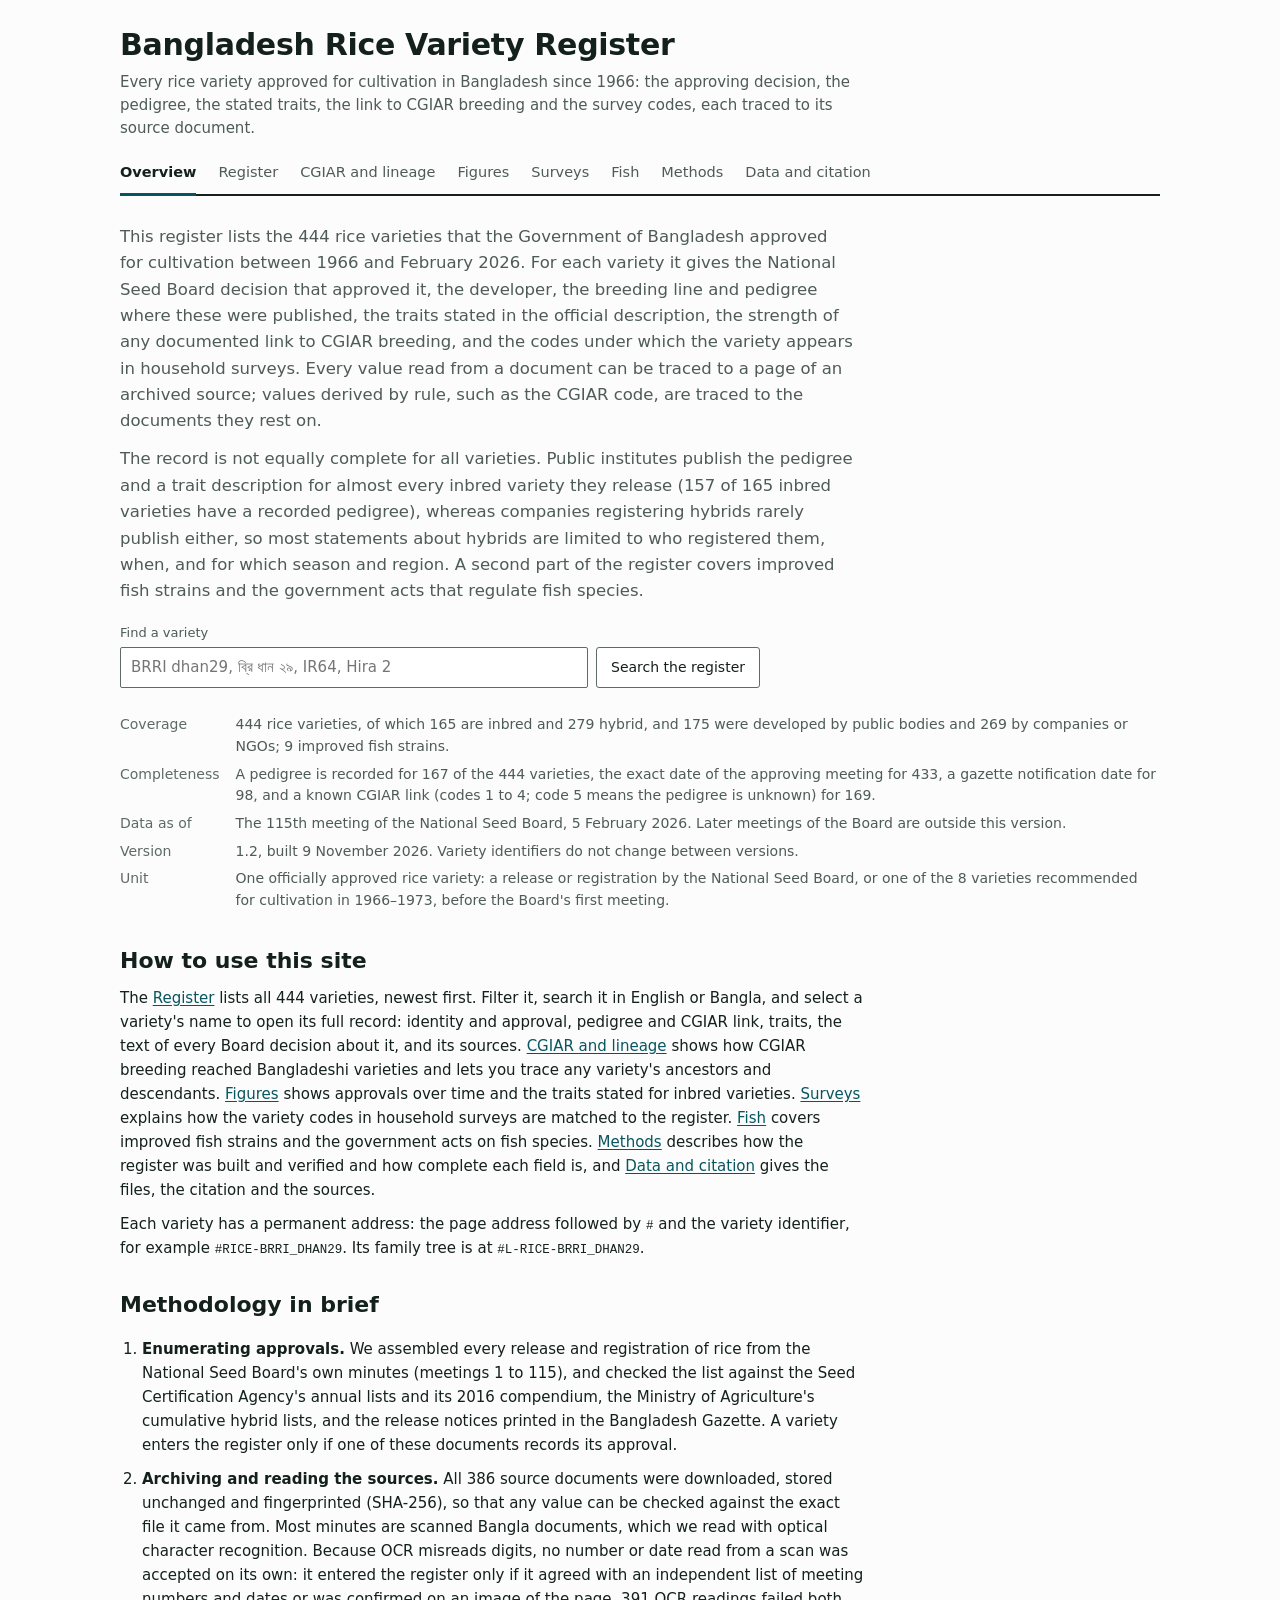
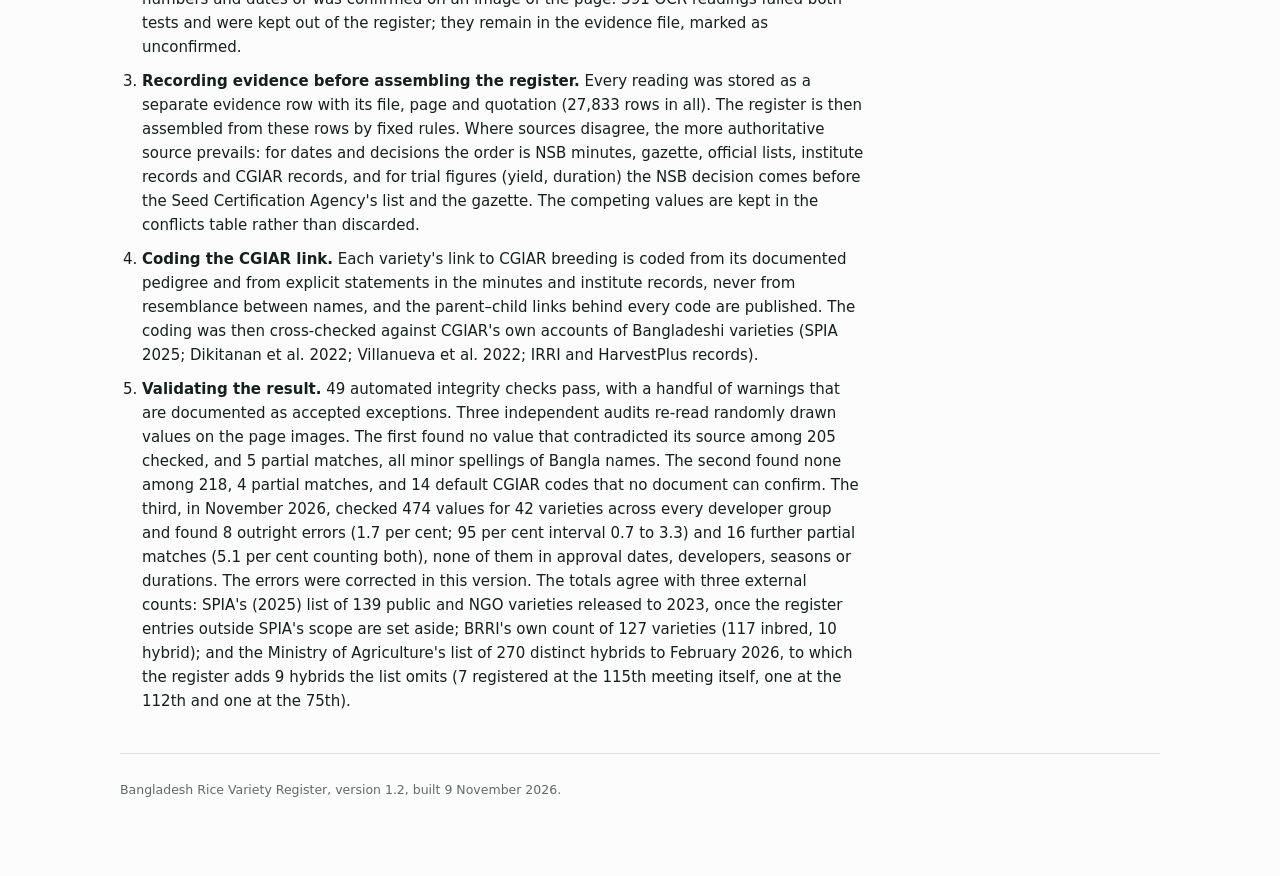
==== commit bc355c4c: "Remove phone numbers that survived in OCR text; chart and text corrections from round-2 review - Pub" ====
--- a/index.html
+++ b/index.html
@@ -106,8 +106,9 @@
       <datalist id="linlist"></datalist>
     </form>
     <p id="lininfo" class="lininfo" aria-live="polite"></p>
-    <div class="legend"><span><i class="sw" style="background:var(--d0)"></i>CGIAR line</span><span><i class="sw" style="background:var(--accent)"></i>Selected variety</span>
-      <span><i class="sw empty"></i>Approved variety</span><span><i class="sw dashed"></i>Breeding line or foreign variety, not approved here</span><span>Dashed link: mutant, somaclone or selection</span></div>
+    <div class="legend"><span><i class="sw" style="background:var(--d0)"></i>CGIAR line</span><span><i class="sw sel"></i>Selected</span>
+      <span><i class="sw empty"></i>Approved variety</span><span><i class="sw dashed"></i>Breeding line or foreign variety, not approved here</span>
+      <span><i class="ln thick"></i>Link from a CGIAR line</span><span><i class="ln dash"></i>Mutant, somaclone or selection</span><span><i class="ln dot"></i>Inferred from a sister line or line name</span></div>
     <div class="tw lintw"><svg id="lin" viewBox="0 0 900 400" role="img" aria-label="Family tree of the selected variety: ancestors to the left, approved descendants to the right"></svg></div>
     <figcaption data-text="lin-caption"></figcaption>
   </div>
--- a/assets/style.css
+++ b/assets/style.css
@@ -1,228 +1,232 @@
-/* Layout: a research data report. One reading column (max 1080px): dataset header, two figures, the register,
-   fish, methods, references, citation. Hairlines, no cards, one accent; colour belongs to data marks. */
-:root{
-  --bg:#FBFCFB; --surface:#FFFFFF; --ink:#14201C; --ink-2:#4E5B56; --ink-3:#5F6B66;
-  --rule:#DCE3E0; --rule-2:#EDF1EF; --accent:#07555F; --accent-ink:#07555F; --warn:#9A5B13;
-  --s-pub:#008C84; --s-pvt:#C2701F;
-  --c1:#054047; --c2:#2C7F80; --c3:#86BDBA; --c4:#C6CCC9; --c5:#EEF1EF; --hatch:#B9C2BE;
-  --d0:#073B42; --d1:#1F6F70; --d2:#4C9C98; --d3:#9CCAC6;
-  --hover:rgba(7,85,95,.07);
-  --f-sans: system-ui,-apple-system,"Segoe UI",Roboto,"Helvetica Neue",Arial,"Noto Sans Bengali",sans-serif;
-  --f-num: ui-monospace,"SFMono-Regular","Cascadia Mono",Consolas,monospace;
-}
-@media (prefers-color-scheme: dark){:root:not([data-theme="light"]){
-  --bg:#121816; --surface:#171E1C; --ink:#E6ECE9; --ink-2:#AAB6B1; --ink-3:#8A9691;
-  --rule:#2B3532; --rule-2:#1F2725; --accent:#5BB8B3; --accent-ink:#7FCBC6; --warn:#E0A55A;
-  --s-pub:#1E9A95; --s-pvt:#D27E28;
-  --c1:#A6E0DB; --c2:#4FA9A4; --c3:#2B6765; --c4:#4A514E; --c5:#232B29; --hatch:#3E4845;
-  --d0:#B8E6E2; --d1:#6DBDB8; --d2:#3E8C88; --d3:#285E5B;
-  --hover:rgba(91,184,179,.09); color-scheme:dark }}
-:root[data-theme="dark"]{
-  --bg:#121816; --surface:#171E1C; --ink:#E6ECE9; --ink-2:#AAB6B1; --ink-3:#8A9691;
-  --rule:#2B3532; --rule-2:#1F2725; --accent:#5BB8B3; --accent-ink:#7FCBC6; --warn:#E0A55A;
-  --s-pub:#1E9A95; --s-pvt:#D27E28;
-  --c1:#A6E0DB; --c2:#4FA9A4; --c3:#2B6765; --c4:#4A514E; --c5:#232B29; --hatch:#3E4845;
-  --d0:#B8E6E2; --d1:#6DBDB8; --d2:#3E8C88; --d3:#285E5B;
-  --hover:rgba(91,184,179,.09); color-scheme:dark }
-*{box-sizing:border-box}
-body{background:var(--bg);color:var(--ink);font:15px/1.55 var(--f-sans);margin:0}
-.wrap{max-width:1080px;margin:0 auto;padding-inline:20px;padding-block:28px 64px}
-header{border-bottom:2px solid var(--ink);padding-bottom:16px;margin-bottom:26px}
-h1{font-size:30px;line-height:1.15;margin:0 0 8px;font-weight:700;letter-spacing:-.01em;text-wrap:balance}
-.lede{max-width:72ch;color:var(--ink-2);margin:0 0 12px;font-size:16px}
-.dsmeta{display:grid;grid-template-columns:max-content 1fr;gap:2px 16px;font-size:13px;color:var(--ink-2);margin:0}
-.dsmeta dt{color:var(--ink-3)} .dsmeta dd{margin:0}
-nav.toc{font-size:13px;margin-top:12px;display:flex;flex-wrap:wrap;gap:4px 16px}
-h2{font-size:20px;margin:0 0 4px;font-weight:700;text-wrap:balance}
-h3{font-size:15px;margin:20px 0 4px;font-weight:650}
-.sub{font-size:13.5px;color:var(--ink-2);margin:0 0 14px;max-width:82ch}
-section{margin-bottom:46px;scroll-margin-top:12px}
-.grid2{display:grid;grid-template-columns:1fr;gap:36px}
-figure{margin:0;min-width:0}
-figcaption{font-size:12.5px;color:var(--ink-3);margin-top:8px;max-width:90ch}
-.legend{display:flex;flex-wrap:wrap;gap:6px 18px;font-size:13px;color:var(--ink-2);margin:0 0 8px}
-.legend span{display:inline-flex;align-items:center;gap:6px}
-.sw{width:11px;height:11px;border-radius:2px;display:inline-block;flex:none}
-.sw.hp{background:repeating-linear-gradient(45deg,var(--s-pub) 0 2px,var(--bg) 2px 4px);outline:1px solid var(--s-pub);outline-offset:-1px}
-.sw.hv{background:repeating-linear-gradient(45deg,var(--s-pvt) 0 2px,var(--bg) 2px 4px);outline:1px solid var(--s-pvt);outline-offset:-1px}
-.sw.hatch{background:repeating-linear-gradient(45deg,var(--hatch) 0 2px,var(--c5) 2px 5px);outline:1px solid var(--rule)}
-svg{display:block;width:100%;height:auto;overflow:visible}
-svg text{fill:var(--ink-3);font-size:11px;font-family:var(--f-sans)}
-svg .ax{stroke:var(--ink-3);stroke-width:1}
-svg .gl{stroke:var(--rule);stroke-dasharray:2 3;stroke-width:1}
-svg .ann{fill:var(--ink-2);font-size:11.5px}
-svg .annl{stroke:var(--ink-3);stroke-width:1}
-svg .lab{fill:var(--ink);font-size:11.5px;font-variant-numeric:tabular-nums}
-.note{font-size:12.5px;color:var(--ink-3);margin-top:8px;max-width:90ch}
-#tip{position:fixed;pointer-events:none;background:var(--surface);color:var(--ink);border:1px solid var(--rule);
-  padding:8px 10px;font-size:12.5px;line-height:1.45;border-radius:3px;box-shadow:0 2px 8px rgba(0,0,0,.08);z-index:20;max-width:300px}
-#tip b{font-weight:650}
-#tip .r{display:flex;justify-content:space-between;gap:14px;font-variant-numeric:tabular-nums}
-#tip .k{display:inline-flex;align-items:center;gap:6px;color:var(--ink-2)}
-.controls{display:flex;flex-wrap:wrap;gap:10px 14px;align-items:end;margin:0 0 10px}
-.controls label{display:flex;flex-direction:column;gap:3px;font-size:12px;color:var(--ink-2)}
-.controls input,.controls select{font:inherit;font-size:14px;color:var(--ink);background:var(--surface);border:1px solid var(--rule);
-  border-radius:3px;padding:6px 8px;min-width:0;max-width:100%}
-.controls input{width:250px}
-.controls input:focus,.controls select:focus,button:focus-visible,a:focus-visible{outline:2px solid var(--accent);outline-offset:1px}
-.count{font-size:13px;color:var(--ink-2);margin-left:auto;font-variant-numeric:tabular-nums}
-.tw{overflow-x:auto;border-top:1px solid var(--ink);border-bottom:1px solid var(--rule)}
-table{border-collapse:collapse;width:100%;font-size:13.5px}
-#tb{min-width:900px}
-th{text-align:left;font-weight:650;font-size:12.5px;color:var(--ink-2);padding:8px 10px;border-bottom:1px solid var(--rule);white-space:nowrap}
-#tb th{cursor:pointer;user-select:none}
-th[aria-sort="ascending"]::after{content:" ↑";color:var(--accent-ink)}
-th[aria-sort="descending"]::after{content:" ↓";color:var(--accent-ink)}
-td{padding:7px 10px;border-bottom:1px solid var(--rule-2);vertical-align:top}
-th.r,td.r{text-align:right}
-tbody tr.row{cursor:pointer}
-tbody tr.row:hover{background:var(--hover)}
-td.num,.mono{font-family:var(--f-num);font-size:12.5px;font-variant-numeric:tabular-nums}
-.bn{color:var(--ink-2);font-size:12.5px}
-.st{font-size:11.5px;color:var(--warn)}
-.code{display:inline-block;width:18px;height:18px;line-height:18px;text-align:center;border-radius:2px;font-size:11.5px;font-weight:650;font-family:var(--f-num)}
-.cc1{background:var(--c1);color:var(--bg)} .cc2{background:var(--c2);color:#fff} .cc3{background:var(--c3);color:var(--ink)}
-.cc4{background:var(--c4);color:var(--ink)} .cc5{background:repeating-linear-gradient(45deg,var(--hatch) 0 2px,var(--c5) 2px 5px);color:var(--ink)}
-tr.det td{background:var(--rule-2);padding:12px 14px 14px}
-.dl{display:grid;grid-template-columns:180px 1fr;gap:4px 14px;font-size:13px;max-width:100%}
-.dl dt{color:var(--ink-3)} .dl dd{margin:0;min-width:0;overflow-wrap:anywhere}
-a{color:var(--accent-ink);text-underline-offset:2px}
-.pager{display:flex;gap:8px;align-items:center;margin-top:10px;font-size:13px;color:var(--ink-2)}
-button{font:inherit;font-size:13px;background:var(--surface);color:var(--ink);border:1px solid var(--rule);border-radius:3px;padding:5px 10px;cursor:pointer}
-button:disabled{opacity:.4;cursor:default}
-.prose{max-width:78ch;font-size:14.5px}
-.prose p{margin:0 0 10px}
-.prose ul{margin:0 0 10px;padding-left:20px}
-.prose li{margin-bottom:4px}
-ol.refs{padding-left:22px;font-size:13.5px;max-width:92ch}
-ol.refs li{margin-bottom:8px;overflow-wrap:anywhere}
-.refgroup{font-size:12.5px;color:var(--ink-3);margin:16px 0 6px;font-weight:650}
-details summary{cursor:pointer;font-size:13px}
-p.citation{max-width:92ch;padding-left:2em;text-indent:-2em;font-size:14px;margin:0 0 6px}
-pre.cite{white-space:pre-wrap;font-family:var(--f-num);font-size:12.5px;background:var(--surface);border:1px solid var(--rule);border-radius:3px;padding:10px 12px;max-width:92ch;margin:0 0 10px}
-footer{border-top:1px solid var(--rule);padding-top:14px;font-size:12.5px;color:var(--ink-3)}
-@media (min-width:900px){.grid2{grid-template-columns:1.55fr 1fr}}
-@media (max-width:600px){h1{font-size:24px}.dl,.dsmeta{grid-template-columns:1fr}.controls input{width:100%}}
-@media (prefers-reduced-motion:reduce){*{transition:none!important}}
-
-/* additions for the site version */
-.lede p{margin:0}
-.prose p:last-child,.sub p:last-child,.citation p:last-child{margin-bottom:0}
-.sub p{margin:0 0 4px}
-figcaption p{margin:0}
-.citation{max-width:92ch;padding-left:2em;text-indent:-2em;font-size:14px;margin:0 0 6px}
-.citation p{margin:0}
-.tags{display:flex;flex-wrap:wrap;gap:3px 4px}
-.tag{font-size:11.5px;line-height:1.5;padding:0 5px;border:1px solid var(--rule);border-radius:2px;color:var(--ink-2);white-space:nowrap;background:var(--surface)}
-.featgrid{display:grid;grid-template-columns:180px 1fr;gap:4px 14px;font-size:13px;margin:0 0 10px}
-.featgrid dt{color:var(--ink-3)} .featgrid dd{margin:0;min-width:0;overflow-wrap:anywhere}
-code{font-family:var(--f-num);font-size:12.5px}
-@media (max-width:600px){.featgrid{grid-template-columns:1fr}}
-
-#tb td:first-child{min-width:150px}
-
-
-td.num{white-space:nowrap}
-svg .lab.inv{fill:#fff}
-.cc5{outline:1px dashed var(--ink-3);outline-offset:-1px}
-.controls{display:grid;grid-template-columns:repeat(auto-fill,minmax(150px,1fr));gap:10px 14px;align-items:end}
-.controls label:first-child{grid-column:span 2}
-.controls input{width:100%}
-.controls .count{align-self:center}
-#csv{font:inherit;font-size:13px;padding:6px 10px;border:1px solid var(--rule);background:var(--surface);color:var(--ink);border-radius:2px;cursor:pointer}
-#tb td:first-child,#tb th:first-child{position:sticky;left:0;background:var(--bg);z-index:1}
-@media (max-width:600px){
-  #tb{min-width:0}
-  #tb th:nth-child(4),#tb td:nth-child(4),#tb th:nth-child(5),#tb td:nth-child(5),#tb th:nth-child(7),#tb td:nth-child(7){display:none}
-  #tb tr.det td{display:table-cell}
-  .controls label:first-child{grid-column:1/-1}
-}
-#tb tr.det td{position:static}
-.lede p+p{margin-top:.7em}
-
-/* Views: one view on screen at a time, chosen from a bar that stays at the top */
-header.mast{border-bottom:0;padding-bottom:0;margin-bottom:10px}
-.tagline{margin:0;color:var(--ink-2);font-size:15px;max-width:80ch}
-nav.views{position:sticky;top:0;z-index:5;background:var(--bg);display:flex;flex-wrap:wrap;gap:0 22px;border-bottom:2px solid var(--ink);margin:0 0 28px}
-nav.views a{display:inline-block;padding:11px 0 9px;font-size:14.5px;color:var(--ink-2);text-decoration:none;border-bottom:3px solid transparent;margin-bottom:-2px}
-nav.views a:hover{color:var(--ink)}
-nav.views a.active{color:var(--ink);font-weight:650;border-bottom-color:var(--accent)}
-main > section[data-view]{display:none;margin-bottom:40px}
-main > section[data-view].active{display:block}
-main h2{font-size:22px;margin:28px 0 8px}
-main h2:first-child, .lede + .dsmeta + h2{margin-top:0}
-#overview .lede{font-size:16.5px;line-height:1.6;max-width:70ch;margin-bottom:18px}
-#overview .dsmeta{font-size:14px;margin-bottom:32px;row-gap:6px}
-.block{margin-top:34px}
-.block h3{margin-top:0;font-size:16.5px}
-.prose{font-size:15px;line-height:1.6}
-.prose ol{padding-left:22px} .prose ol li{margin-bottom:10px}
-.dl{font-size:13.5px;row-gap:6px}
-.dl dt{color:var(--ink-3)}
-tr.det td{padding:16px 18px 18px}
-tr.det h3{font-size:14px;letter-spacing:.02em;text-transform:uppercase;color:var(--ink-3);margin:18px 0 8px}
-tr.det h3:first-child{margin-top:0}
-@media (max-width:600px){nav.views{gap:0 14px} nav.views a{font-size:13.5px;padding:9px 0 7px}}
-[hidden]{display:none!important}
-
-/* ---- v1.2: accessibility, record view, lineage ---- */
-.skip{position:absolute;left:-9999px;top:0}
-.skip:focus{left:16px;top:8px;background:var(--surface);color:var(--ink);padding:6px 10px;z-index:30;border:1px solid var(--ink-3)}
-main:focus{outline:none}
-.controls input,.controls select,button,#csv{border-color:var(--ink-3)}
-@media (prefers-color-scheme: dark){:root:not([data-theme="light"]) .cc2{color:var(--bg)}}
-:root[data-theme="dark"] .cc2{color:var(--bg)}
-[lang="bn"]{font-family:"Noto Sans Bengali","Nirmala UI",Vrinda,var(--f-sans);line-height:1.6}
-.bn[lang="bn"],.bn [lang="bn"]{font-size:13.5px}
-.sw.empty{background:var(--bg);outline:1px solid var(--ink-3);outline-offset:-1px}
-.sw.dashed{background:var(--surface);outline:1px dashed var(--ink-3);outline-offset:-1px}
-.sw.hcol{background:repeating-linear-gradient(-45deg,var(--d2) 0 2px,var(--bg) 2px 5px);outline:1px solid var(--d2);outline-offset:-1px}
-.cgmark{display:inline-block;font-size:10.5px;padding:0 4px;background:var(--d0);color:var(--bg);border-radius:2px;margin-right:4px}
-/* overview search */
-.ovq{margin:0 0 26px;max-width:640px}
-.ovq label{display:block;font-size:13px;color:var(--ink-2);margin-bottom:4px}
-.ovqrow{display:flex;gap:8px;flex-wrap:wrap}
-.ovqrow input{flex:1 1 260px;min-width:0;font:inherit;font-size:15px;padding:8px 10px;border:1px solid var(--ink-3);border-radius:2px;background:var(--surface);color:var(--ink)}
-.ovqrow button{font-size:14px;padding:8px 14px}
-/* register */
-details.filters>summary{display:none}
-details.filters{margin:0}
-.regbar{display:flex;align-items:center;gap:14px;flex-wrap:wrap;margin:4px 0 4px}
-.regbar .count{margin-left:0}
-#csv{white-space:nowrap}
-.key{margin:2px 0 10px}
-.key .code{margin:0 2px 0 6px;vertical-align:-3px}
-button.vname{all:unset;cursor:pointer;color:var(--accent-ink);font-weight:600;text-decoration:underline;text-decoration-color:var(--rule);text-underline-offset:3px}
-button.vname:hover{text-decoration-color:var(--accent-ink)}
-button.vname:focus-visible,button.sort:focus-visible,svg a:focus-visible{outline:2px solid var(--accent);outline-offset:2px}
-button.sort{all:unset;cursor:pointer;font-weight:inherit}
-th[aria-sort="ascending"] button.sort::after{content:" 91"} th[aria-sort="descending"] button.sort::after{content:" 93"}
-#tb tr.row{scroll-margin-top:calc(var(--navh,46px) + 10px)}
-tr.isopen td{background:var(--rule-2)}
-.rechead{border-bottom:1px solid var(--rule);padding-bottom:8px;margin-bottom:6px}
-tr.det h3.rectitle{font-size:18px;margin:0;text-transform:none;letter-spacing:0;color:var(--ink)}
-.recsub{margin:2px 0 0;color:var(--ink-2);font-size:13.5px}
-tr.det h4{font-size:12.5px;letter-spacing:.04em;text-transform:uppercase;color:var(--ink-3);margin:16px 0 6px;font-weight:650}
-tr.det .dl{grid-template-columns:230px 1fr}
-details.sec{margin-top:14px;border-top:1px solid var(--rule);padding-top:8px}
-details.sec>summary{font-size:13.5px;font-weight:600;color:var(--accent-ink);cursor:pointer}
-details.dec{margin:6px 0 6px 10px}
-p.mins{white-space:pre-wrap;margin:6px 0;font-size:13px}
-.figdata{margin-top:10px;font-size:13px}
-.figdata>summary{color:var(--accent-ink);cursor:pointer;font-size:13px}
-.figdata table{font-size:12.5px}
-.figdata th[scope="row"]{font-weight:500;text-align:left}
-/* lineage */
-.lininfo{font-size:14px;margin:4px 0 10px;max-width:90ch}
-.lintw{border:1px solid var(--rule);background:var(--bg)}
-#lin{min-width:600px}
-svg a.lnode{cursor:pointer}
-svg a.lnode:hover rect{stroke:var(--accent);stroke-width:1.5}
-svg .lab.link{text-decoration:underline;text-decoration-color:var(--rule)}
-svg .lab.cg{font-weight:650}
-@media (min-width:1000px){#register .tw{overflow:visible} #tb thead th{position:sticky;top:var(--navh,46px);background:var(--bg);z-index:2}}
-@media (max-width:600px){
-  details.filters>summary{display:block;cursor:pointer;font-size:14px;font-weight:600;color:var(--accent-ink);margin-bottom:8px}
-  tr.det td{display:block;width:calc(100vw - 40px);position:sticky;left:0}
-  tr.det .dl{grid-template-columns:1fr} tr.det .dl dd{margin-bottom:6px}
-}
+/* Layout: a research data report. One reading column (max 1080px): dataset header, two figures, the register,
+   fish, methods, references, citation. Hairlines, no cards, one accent; colour belongs to data marks. */
+:root{
+  --bg:#FBFCFB; --surface:#FFFFFF; --ink:#14201C; --ink-2:#4E5B56; --ink-3:#5F6B66;
+  --rule:#DCE3E0; --rule-2:#EDF1EF; --accent:#07555F; --accent-ink:#07555F; --warn:#9A5B13;
+  --s-pub:#008C84; --s-pvt:#C2701F;
+  --c1:#054047; --c2:#2C7F80; --c3:#86BDBA; --c4:#C6CCC9; --c5:#EEF1EF; --hatch:#B9C2BE;
+  --d0:#073B42; --d1:#1F6F70; --d2:#4C9C98; --d3:#86BBB7; --na:#8C6A9E;
+  --hover:rgba(7,85,95,.07);
+  --f-sans: system-ui,-apple-system,"Segoe UI",Roboto,"Helvetica Neue",Arial,"Noto Sans Bengali",sans-serif;
+  --f-num: ui-monospace,"SFMono-Regular","Cascadia Mono",Consolas,monospace;
+}
+@media (prefers-color-scheme: dark){:root:not([data-theme="light"]){
+  --bg:#121816; --surface:#171E1C; --ink:#E6ECE9; --ink-2:#AAB6B1; --ink-3:#8A9691;
+  --rule:#2B3532; --rule-2:#1F2725; --accent:#5BB8B3; --accent-ink:#7FCBC6; --warn:#E0A55A;
+  --s-pub:#1E9A95; --s-pvt:#D27E28;
+  --c1:#A6E0DB; --c2:#4FA9A4; --c3:#2B6765; --c4:#4A514E; --c5:#232B29; --hatch:#3E4845;
+  --d0:#B8E6E2; --d1:#6DBDB8; --d2:#3E8C88; --d3:#34706C; --na:#B596C4;
+  --hover:rgba(91,184,179,.09); color-scheme:dark }}
+:root[data-theme="dark"]{
+  --bg:#121816; --surface:#171E1C; --ink:#E6ECE9; --ink-2:#AAB6B1; --ink-3:#8A9691;
+  --rule:#2B3532; --rule-2:#1F2725; --accent:#5BB8B3; --accent-ink:#7FCBC6; --warn:#E0A55A;
+  --s-pub:#1E9A95; --s-pvt:#D27E28;
+  --c1:#A6E0DB; --c2:#4FA9A4; --c3:#2B6765; --c4:#4A514E; --c5:#232B29; --hatch:#3E4845;
+  --d0:#B8E6E2; --d1:#6DBDB8; --d2:#3E8C88; --d3:#34706C; --na:#B596C4;
+  --hover:rgba(91,184,179,.09); color-scheme:dark }
+*{box-sizing:border-box}
+body{background:var(--bg);color:var(--ink);font:15px/1.55 var(--f-sans);margin:0}
+.wrap{max-width:1080px;margin:0 auto;padding-inline:20px;padding-block:28px 64px}
+header{border-bottom:2px solid var(--ink);padding-bottom:16px;margin-bottom:26px}
+h1{font-size:30px;line-height:1.15;margin:0 0 8px;font-weight:700;letter-spacing:-.01em;text-wrap:balance}
+.lede{max-width:72ch;color:var(--ink-2);margin:0 0 12px;font-size:16px}
+.dsmeta{display:grid;grid-template-columns:max-content 1fr;gap:2px 16px;font-size:13px;color:var(--ink-2);margin:0}
+.dsmeta dt{color:var(--ink-3)} .dsmeta dd{margin:0}
+nav.toc{font-size:13px;margin-top:12px;display:flex;flex-wrap:wrap;gap:4px 16px}
+h2{font-size:20px;margin:0 0 4px;font-weight:700;text-wrap:balance}
+h3{font-size:15px;margin:20px 0 4px;font-weight:650}
+.sub{font-size:13.5px;color:var(--ink-2);margin:0 0 14px;max-width:82ch}
+section{margin-bottom:46px;scroll-margin-top:12px}
+.grid2{display:grid;grid-template-columns:1fr;gap:36px}
+figure{margin:0;min-width:0}
+figcaption{font-size:12.5px;color:var(--ink-3);margin-top:8px;max-width:90ch}
+.legend{display:flex;flex-wrap:wrap;gap:6px 18px;font-size:13px;color:var(--ink-2);margin:0 0 8px}
+.legend span{display:inline-flex;align-items:center;gap:6px}
+.sw{width:11px;height:11px;border-radius:2px;display:inline-block;flex:none}
+.sw.hp{background:repeating-linear-gradient(45deg,var(--s-pub) 0 2px,var(--bg) 2px 4px);outline:1px solid var(--s-pub);outline-offset:-1px}
+.sw.hv{background:repeating-linear-gradient(45deg,var(--s-pvt) 0 2px,var(--bg) 2px 4px);outline:1px solid var(--s-pvt);outline-offset:-1px}
+.sw.hatch{background:repeating-linear-gradient(45deg,var(--hatch) 0 2px,var(--c5) 2px 5px);outline:1px solid var(--rule)}
+svg{display:block;width:100%;height:auto;overflow:visible}
+svg text{fill:var(--ink-3);font-size:11px;font-family:var(--f-sans)}
+svg .ax{stroke:var(--ink-3);stroke-width:1}
+svg .gl{stroke:var(--rule);stroke-dasharray:2 3;stroke-width:1}
+svg .ann{fill:var(--ink-2);font-size:11.5px}
+svg .annl{stroke:var(--ink-3);stroke-width:1}
+svg .lab{fill:var(--ink);font-size:11.5px;font-variant-numeric:tabular-nums}
+.note{font-size:12.5px;color:var(--ink-3);margin-top:8px;max-width:90ch}
+#tip{position:fixed;pointer-events:none;background:var(--surface);color:var(--ink);border:1px solid var(--rule);
+  padding:8px 10px;font-size:12.5px;line-height:1.45;border-radius:3px;box-shadow:0 2px 8px rgba(0,0,0,.08);z-index:20;max-width:300px}
+#tip b{font-weight:650}
+#tip .r{display:flex;justify-content:space-between;gap:14px;font-variant-numeric:tabular-nums}
+#tip .k{display:inline-flex;align-items:center;gap:6px;color:var(--ink-2)}
+.controls{display:flex;flex-wrap:wrap;gap:10px 14px;align-items:end;margin:0 0 10px}
+.controls label{display:flex;flex-direction:column;gap:3px;font-size:12px;color:var(--ink-2)}
+.controls input,.controls select{font:inherit;font-size:14px;color:var(--ink);background:var(--surface);border:1px solid var(--rule);
+  border-radius:3px;padding:6px 8px;min-width:0;max-width:100%}
+.controls input{width:250px}
+.controls input:focus,.controls select:focus,button:focus-visible,a:focus-visible{outline:2px solid var(--accent);outline-offset:1px}
+.count{font-size:13px;color:var(--ink-2);margin-left:auto;font-variant-numeric:tabular-nums}
+.tw{overflow-x:auto;border-top:1px solid var(--ink);border-bottom:1px solid var(--rule)}
+table{border-collapse:collapse;width:100%;font-size:13.5px}
+#tb{min-width:900px}
+th{text-align:left;font-weight:650;font-size:12.5px;color:var(--ink-2);padding:8px 10px;border-bottom:1px solid var(--rule);white-space:nowrap}
+#tb th{cursor:pointer;user-select:none}
+th[aria-sort="ascending"]::after{content:" ↑";color:var(--accent-ink)}
+th[aria-sort="descending"]::after{content:" ↓";color:var(--accent-ink)}
+td{padding:7px 10px;border-bottom:1px solid var(--rule-2);vertical-align:top}
+th.r,td.r{text-align:right}
+tbody tr.row{cursor:pointer}
+tbody tr.row:hover{background:var(--hover)}
+td.num,.mono{font-family:var(--f-num);font-size:12.5px;font-variant-numeric:tabular-nums}
+.bn{color:var(--ink-2);font-size:12.5px}
+.st{font-size:11.5px;color:var(--warn)}
+.code{display:inline-block;width:18px;height:18px;line-height:18px;text-align:center;border-radius:2px;font-size:11.5px;font-weight:650;font-family:var(--f-num)}
+.cc1{background:var(--c1);color:var(--bg)} .cc2{background:var(--c2);color:#fff} .cc3{background:var(--c3);color:var(--ink)}
+.cc4{background:var(--c4);color:var(--ink)} .cc5{background:repeating-linear-gradient(45deg,var(--hatch) 0 2px,var(--c5) 2px 5px);color:var(--ink)}
+tr.det td{background:var(--rule-2);padding:12px 14px 14px}
+.dl{display:grid;grid-template-columns:180px 1fr;gap:4px 14px;font-size:13px;max-width:100%}
+.dl dt{color:var(--ink-3)} .dl dd{margin:0;min-width:0;overflow-wrap:anywhere}
+a{color:var(--accent-ink);text-underline-offset:2px}
+.pager{display:flex;gap:8px;align-items:center;margin-top:10px;font-size:13px;color:var(--ink-2)}
+button{font:inherit;font-size:13px;background:var(--surface);color:var(--ink);border:1px solid var(--rule);border-radius:3px;padding:5px 10px;cursor:pointer}
+button:disabled{opacity:.4;cursor:default}
+.prose{max-width:78ch;font-size:14.5px}
+.prose p{margin:0 0 10px}
+.prose ul{margin:0 0 10px;padding-left:20px}
+.prose li{margin-bottom:4px}
+ol.refs{padding-left:22px;font-size:13.5px;max-width:92ch}
+ol.refs li{margin-bottom:8px;overflow-wrap:anywhere}
+.refgroup{font-size:12.5px;color:var(--ink-3);margin:16px 0 6px;font-weight:650}
+details summary{cursor:pointer;font-size:13px}
+p.citation{max-width:92ch;padding-left:2em;text-indent:-2em;font-size:14px;margin:0 0 6px}
+pre.cite{white-space:pre-wrap;font-family:var(--f-num);font-size:12.5px;background:var(--surface);border:1px solid var(--rule);border-radius:3px;padding:10px 12px;max-width:92ch;margin:0 0 10px}
+footer{border-top:1px solid var(--rule);padding-top:14px;font-size:12.5px;color:var(--ink-3)}
+@media (min-width:900px){.grid2{grid-template-columns:1.55fr 1fr}}
+@media (max-width:600px){h1{font-size:24px}.dl,.dsmeta{grid-template-columns:1fr}.controls input{width:100%}}
+@media (prefers-reduced-motion:reduce){*{transition:none!important}}
+
+/* additions for the site version */
+.lede p{margin:0}
+.prose p:last-child,.sub p:last-child,.citation p:last-child{margin-bottom:0}
+.sub p{margin:0 0 4px}
+figcaption p{margin:0}
+.citation{max-width:92ch;padding-left:2em;text-indent:-2em;font-size:14px;margin:0 0 6px}
+.citation p{margin:0}
+.tags{display:flex;flex-wrap:wrap;gap:3px 4px}
+.tag{font-size:11.5px;line-height:1.5;padding:0 5px;border:1px solid var(--rule);border-radius:2px;color:var(--ink-2);white-space:nowrap;background:var(--surface)}
+.featgrid{display:grid;grid-template-columns:180px 1fr;gap:4px 14px;font-size:13px;margin:0 0 10px}
+.featgrid dt{color:var(--ink-3)} .featgrid dd{margin:0;min-width:0;overflow-wrap:anywhere}
+code{font-family:var(--f-num);font-size:12.5px}
+@media (max-width:600px){.featgrid{grid-template-columns:1fr}}
+
+#tb td:first-child{min-width:150px}
+
+
+td.num{white-space:nowrap}
+svg .lab.inv{fill:#fff}
+.cc5{outline:1px dashed var(--ink-3);outline-offset:-1px}
+.controls{display:grid;grid-template-columns:repeat(auto-fill,minmax(150px,1fr));gap:10px 14px;align-items:end}
+.controls label:first-child{grid-column:span 2}
+.controls input{width:100%}
+.controls .count{align-self:center}
+#csv{font:inherit;font-size:13px;padding:6px 10px;border:1px solid var(--rule);background:var(--surface);color:var(--ink);border-radius:2px;cursor:pointer}
+#tb td:first-child,#tb th:first-child{position:sticky;left:0;background:var(--bg);z-index:1}
+@media (max-width:600px){
+  #tb{min-width:0}
+  #tb th:nth-child(4),#tb td:nth-child(4),#tb th:nth-child(5),#tb td:nth-child(5),#tb th:nth-child(7),#tb td:nth-child(7){display:none}
+  #tb tr.det td{display:table-cell}
+  .controls label:first-child{grid-column:1/-1}
+}
+#tb tr.det td{position:static}
+.lede p+p{margin-top:.7em}
+
+/* Views: one view on screen at a time, chosen from a bar that stays at the top */
+header.mast{border-bottom:0;padding-bottom:0;margin-bottom:10px}
+.tagline{margin:0;color:var(--ink-2);font-size:15px;max-width:80ch}
+nav.views{position:sticky;top:0;z-index:5;background:var(--bg);display:flex;flex-wrap:wrap;gap:0 22px;border-bottom:2px solid var(--ink);margin:0 0 28px}
+nav.views a{display:inline-block;padding:11px 0 9px;font-size:14.5px;color:var(--ink-2);text-decoration:none;border-bottom:3px solid transparent;margin-bottom:-2px}
+nav.views a:hover{color:var(--ink)}
+nav.views a.active{color:var(--ink);font-weight:650;border-bottom-color:var(--accent)}
+main > section[data-view]{display:none;margin-bottom:40px}
+main > section[data-view].active{display:block}
+main h2{font-size:22px;margin:28px 0 8px}
+main h2:first-child, .lede + .dsmeta + h2{margin-top:0}
+#overview .lede{font-size:16.5px;line-height:1.6;max-width:70ch;margin-bottom:18px}
+#overview .dsmeta{font-size:14px;margin-bottom:32px;row-gap:6px}
+.block{margin-top:34px}
+.block h3{margin-top:0;font-size:16.5px}
+.prose{font-size:15px;line-height:1.6}
+.prose ol{padding-left:22px} .prose ol li{margin-bottom:10px}
+.dl{font-size:13.5px;row-gap:6px}
+.dl dt{color:var(--ink-3)}
+tr.det td{padding:16px 18px 18px}
+tr.det h3{font-size:14px;letter-spacing:.02em;text-transform:uppercase;color:var(--ink-3);margin:18px 0 8px}
+tr.det h3:first-child{margin-top:0}
+@media (max-width:600px){nav.views{gap:0 14px} nav.views a{font-size:13.5px;padding:9px 0 7px}}
+[hidden]{display:none!important}
+
+/* ---- v1.2: accessibility, record view, lineage ---- */
+.skip{position:absolute;left:-9999px;top:0}
+.skip:focus{left:16px;top:8px;background:var(--surface);color:var(--ink);padding:6px 10px;z-index:30;border:1px solid var(--ink-3)}
+main:focus{outline:none}
+.controls input,.controls select,button,#csv{border-color:var(--ink-3)}
+@media (prefers-color-scheme: dark){:root:not([data-theme="light"]) .cc2{color:var(--bg)}}
+:root[data-theme="dark"] .cc2{color:var(--bg)}
+[lang="bn"]{font-family:"Noto Sans Bengali","Nirmala UI",Vrinda,var(--f-sans);line-height:1.6}
+.bn[lang="bn"],.bn [lang="bn"]{font-size:13.5px}
+.sw.empty{background:var(--bg);outline:1px solid var(--ink-3);outline-offset:-1px}
+.sw.dashed{background:var(--surface);outline:1px dashed var(--ink-3);outline-offset:-1px}
+.sw.hcol{background:repeating-linear-gradient(-45deg,var(--d2) 0 2px,var(--bg) 2px 5px);outline:1px solid var(--d2);outline-offset:-1px}
+.cgmark{display:inline-block;font-size:10.5px;padding:0 4px;background:var(--d0);color:var(--bg);border-radius:2px;margin-right:4px}
+/* overview search */
+.ovq{margin:0 0 26px;max-width:640px}
+.ovq label{display:block;font-size:13px;color:var(--ink-2);margin-bottom:4px}
+.ovqrow{display:flex;gap:8px;flex-wrap:wrap}
+.ovqrow input{flex:1 1 260px;min-width:0;font:inherit;font-size:15px;padding:8px 10px;border:1px solid var(--ink-3);border-radius:2px;background:var(--surface);color:var(--ink)}
+.ovqrow button{font-size:14px;padding:8px 14px}
+/* register */
+details.filters>summary{display:none}
+details.filters{margin:0}
+.regbar{display:flex;align-items:center;gap:14px;flex-wrap:wrap;margin:4px 0 4px}
+.regbar .count{margin-left:0}
+#csv{white-space:nowrap}
+.key{margin:2px 0 10px}
+.key .code{margin:0 2px 0 6px;vertical-align:-3px}
+button.vname{all:unset;cursor:pointer;color:var(--accent-ink);font-weight:600;text-decoration:underline;text-decoration-color:var(--rule);text-underline-offset:3px}
+button.vname:hover{text-decoration-color:var(--accent-ink)}
+button.vname:focus-visible,button.sort:focus-visible,svg a:focus-visible{outline:2px solid var(--accent);outline-offset:2px}
+button.sort{all:unset;cursor:pointer;font-weight:inherit}
+th[aria-sort="ascending"] button.sort::after{content:" 91"} th[aria-sort="descending"] button.sort::after{content:" 93"}
+#tb tr.row{scroll-margin-top:calc(var(--navh,46px) + 10px)}
+tr.isopen td{background:var(--rule-2)}
+.rechead{border-bottom:1px solid var(--rule);padding-bottom:8px;margin-bottom:6px}
+tr.det h3.rectitle{font-size:18px;margin:0;text-transform:none;letter-spacing:0;color:var(--ink)}
+.recsub{margin:2px 0 0;color:var(--ink-2);font-size:13.5px}
+tr.det h4{font-size:12.5px;letter-spacing:.04em;text-transform:uppercase;color:var(--ink-3);margin:16px 0 6px;font-weight:650}
+tr.det .dl{grid-template-columns:230px 1fr}
+details.sec{margin-top:14px;border-top:1px solid var(--rule);padding-top:8px}
+details.sec>summary{font-size:13.5px;font-weight:600;color:var(--accent-ink);cursor:pointer}
+details.dec{margin:6px 0 6px 10px}
+p.mins{white-space:pre-wrap;margin:6px 0;font-size:13px}
+.figdata{margin-top:10px;font-size:13px}
+.figdata>summary{color:var(--accent-ink);cursor:pointer;font-size:13px}
+.figdata table{font-size:12.5px}
+.figdata th[scope="row"]{font-weight:500;text-align:left}
+/* lineage */
+.lininfo{font-size:14px;margin:4px 0 10px;max-width:90ch}
+.lintw{border:1px solid var(--rule);background:var(--bg)}
+#lin{min-width:600px}
+svg a.lnode{cursor:pointer}
+svg a.lnode:hover rect{stroke:var(--accent);stroke-width:1.5}
+svg .lab.link{text-decoration:underline;text-decoration-color:var(--rule)}
+svg .lab.cg{font-weight:650}
+@media (min-width:1000px){#register .tw{overflow:visible} #tb thead th{position:sticky;top:var(--navh,46px);background:var(--bg);z-index:2}}
+@media (max-width:600px){
+  details.filters>summary{display:block;cursor:pointer;font-size:14px;font-weight:600;color:var(--accent-ink);margin-bottom:8px}
+  tr.det td{display:block;width:calc(100vw - 40px);position:sticky;left:0}
+  tr.det .dl{grid-template-columns:1fr} tr.det .dl dd{margin-bottom:6px}
+}
+.sw.resid{background:var(--c5);outline:1px solid var(--ink-3);outline-offset:-1px}
+.sw.sel{background:var(--surface);outline:2.5px solid var(--warn);outline-offset:-2px}
+.ln{display:inline-block;width:22px;height:0;border-top:1px solid var(--ink-3);vertical-align:middle}
+.ln.thick{border-top:2px solid var(--d1)} .ln.dash{border-top-style:dashed} .ln.dot{border-top-style:dotted;border-top-width:2px}
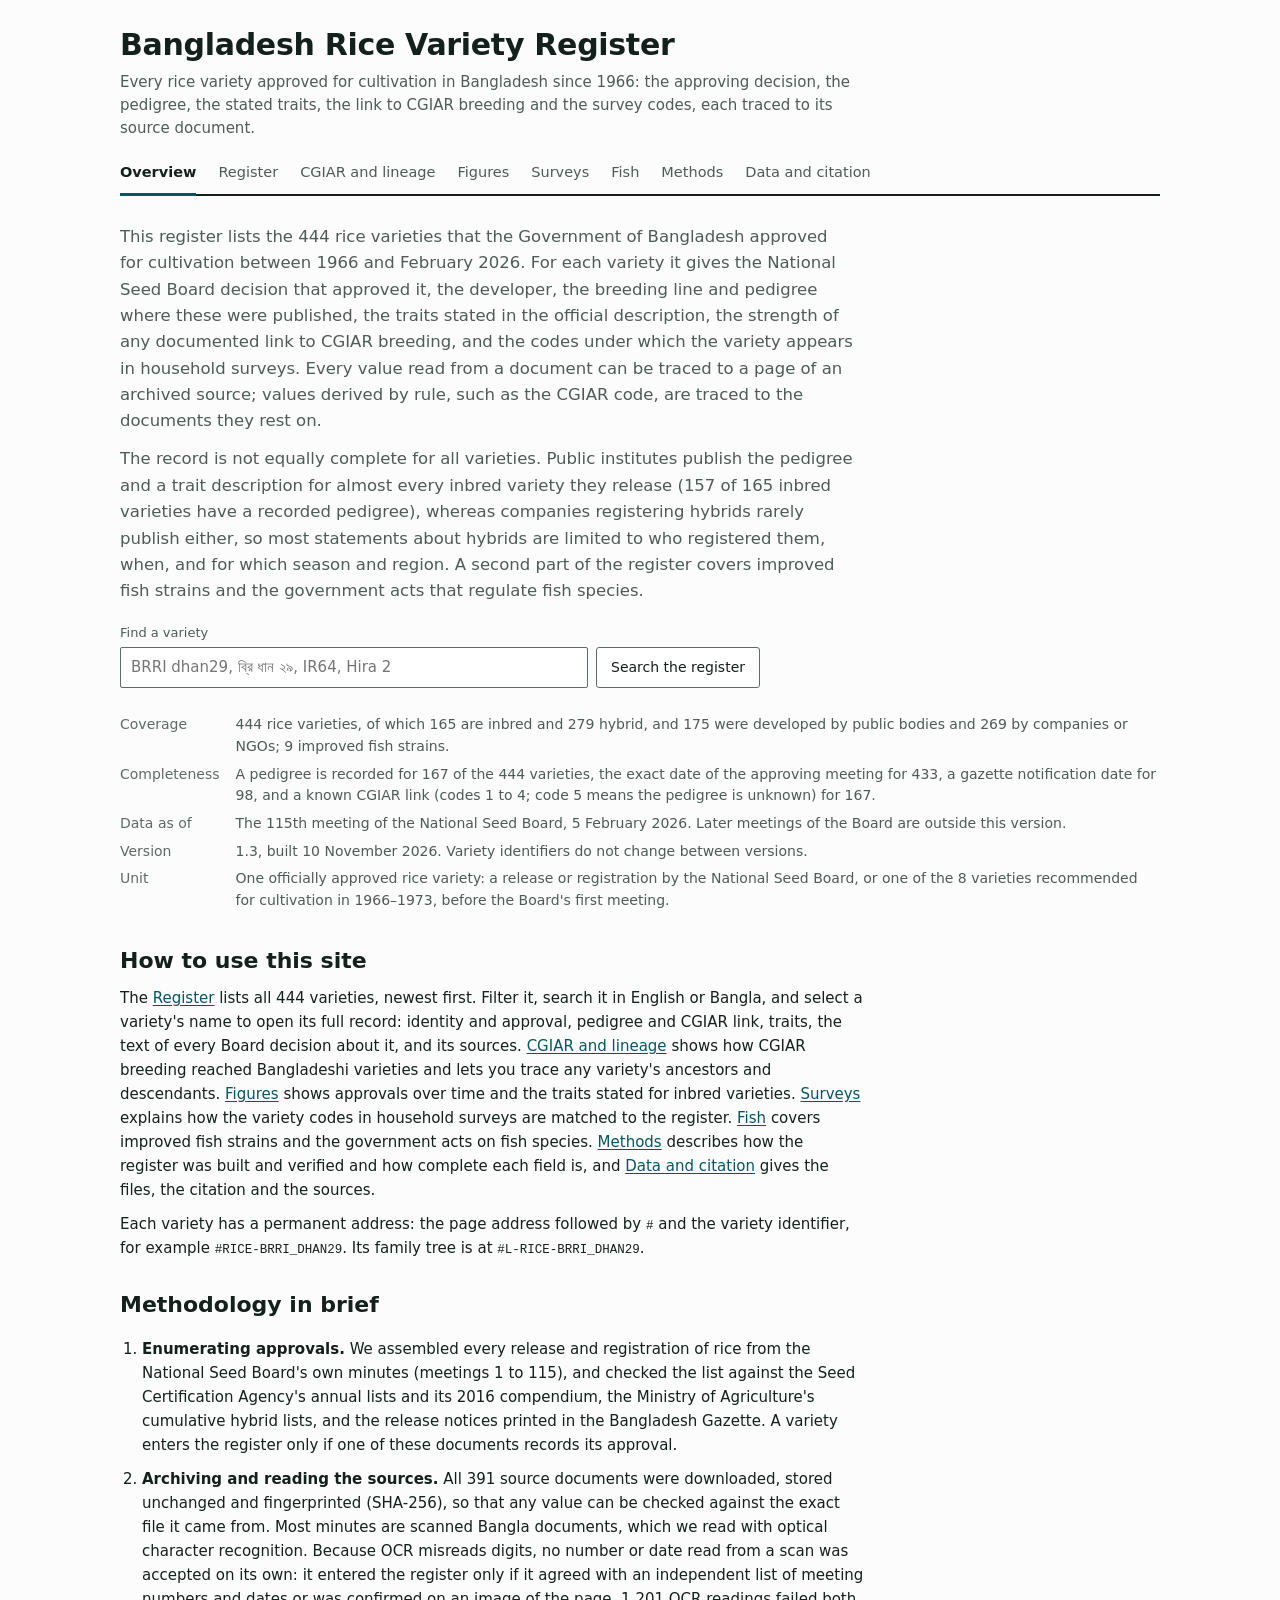
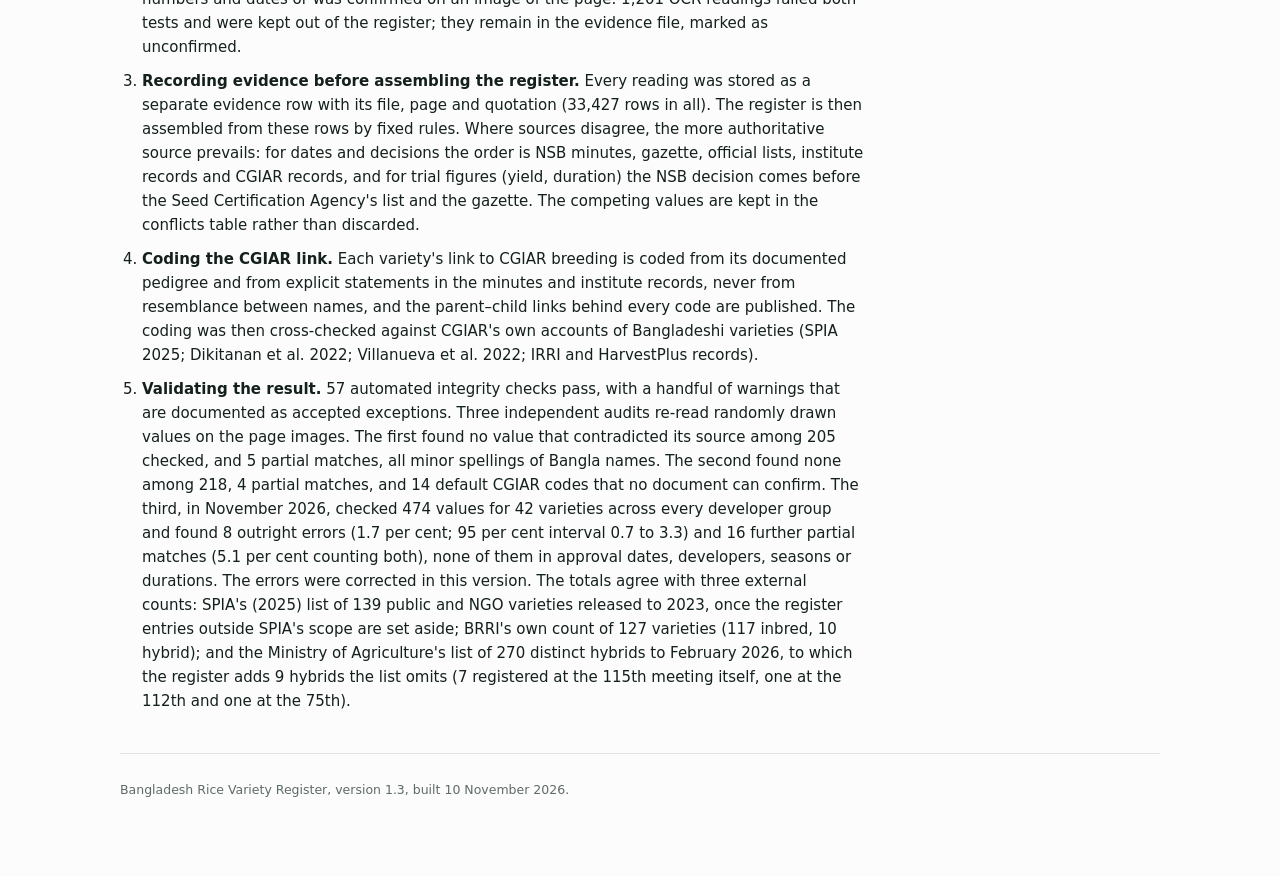
==== commit 8cf1e3a9: "v1.3: identity error sweep (30 fixes), attribute/institute columns from own sources, typed pedigree " ====
--- a/index.html
+++ b/index.html
@@ -107,7 +107,7 @@
     </form>
     <p id="lininfo" class="lininfo" aria-live="polite"></p>
     <div class="legend"><span><i class="sw" style="background:var(--d0)"></i>CGIAR line</span><span><i class="sw sel"></i>Selected</span>
-      <span><i class="sw empty"></i>Approved variety</span><span><i class="sw dashed"></i>Breeding line or foreign variety, not approved here</span>
+      <span><i class="sw empty"></i>Approved variety</span><span><i class="sw dashed"></i>Breeding line, landrace or foreign variety, not approved here</span><span><i class="sw dotted"></i><em>Group name or unnamed parent (cannot be identified)</em></span>
       <span><i class="ln thick"></i>Link from a CGIAR line</span><span><i class="ln dash"></i>Mutant, somaclone or selection</span><span><i class="ln dot"></i>Inferred from a sister line or line name</span></div>
     <div class="tw lintw"><svg id="lin" viewBox="0 0 900 400" role="img" aria-label="Family tree of the selected variety: ancestors to the left, approved descendants to the right"></svg></div>
     <figcaption data-text="lin-caption"></figcaption>
--- a/assets/style.css
+++ b/assets/style.css
@@ -1,232 +1,238 @@
-/* Layout: a research data report. One reading column (max 1080px): dataset header, two figures, the register,
-   fish, methods, references, citation. Hairlines, no cards, one accent; colour belongs to data marks. */
-:root{
-  --bg:#FBFCFB; --surface:#FFFFFF; --ink:#14201C; --ink-2:#4E5B56; --ink-3:#5F6B66;
-  --rule:#DCE3E0; --rule-2:#EDF1EF; --accent:#07555F; --accent-ink:#07555F; --warn:#9A5B13;
-  --s-pub:#008C84; --s-pvt:#C2701F;
-  --c1:#054047; --c2:#2C7F80; --c3:#86BDBA; --c4:#C6CCC9; --c5:#EEF1EF; --hatch:#B9C2BE;
-  --d0:#073B42; --d1:#1F6F70; --d2:#4C9C98; --d3:#86BBB7; --na:#8C6A9E;
-  --hover:rgba(7,85,95,.07);
-  --f-sans: system-ui,-apple-system,"Segoe UI",Roboto,"Helvetica Neue",Arial,"Noto Sans Bengali",sans-serif;
-  --f-num: ui-monospace,"SFMono-Regular","Cascadia Mono",Consolas,monospace;
-}
-@media (prefers-color-scheme: dark){:root:not([data-theme="light"]){
-  --bg:#121816; --surface:#171E1C; --ink:#E6ECE9; --ink-2:#AAB6B1; --ink-3:#8A9691;
-  --rule:#2B3532; --rule-2:#1F2725; --accent:#5BB8B3; --accent-ink:#7FCBC6; --warn:#E0A55A;
-  --s-pub:#1E9A95; --s-pvt:#D27E28;
-  --c1:#A6E0DB; --c2:#4FA9A4; --c3:#2B6765; --c4:#4A514E; --c5:#232B29; --hatch:#3E4845;
-  --d0:#B8E6E2; --d1:#6DBDB8; --d2:#3E8C88; --d3:#34706C; --na:#B596C4;
-  --hover:rgba(91,184,179,.09); color-scheme:dark }}
-:root[data-theme="dark"]{
-  --bg:#121816; --surface:#171E1C; --ink:#E6ECE9; --ink-2:#AAB6B1; --ink-3:#8A9691;
-  --rule:#2B3532; --rule-2:#1F2725; --accent:#5BB8B3; --accent-ink:#7FCBC6; --warn:#E0A55A;
-  --s-pub:#1E9A95; --s-pvt:#D27E28;
-  --c1:#A6E0DB; --c2:#4FA9A4; --c3:#2B6765; --c4:#4A514E; --c5:#232B29; --hatch:#3E4845;
-  --d0:#B8E6E2; --d1:#6DBDB8; --d2:#3E8C88; --d3:#34706C; --na:#B596C4;
-  --hover:rgba(91,184,179,.09); color-scheme:dark }
-*{box-sizing:border-box}
-body{background:var(--bg);color:var(--ink);font:15px/1.55 var(--f-sans);margin:0}
-.wrap{max-width:1080px;margin:0 auto;padding-inline:20px;padding-block:28px 64px}
-header{border-bottom:2px solid var(--ink);padding-bottom:16px;margin-bottom:26px}
-h1{font-size:30px;line-height:1.15;margin:0 0 8px;font-weight:700;letter-spacing:-.01em;text-wrap:balance}
-.lede{max-width:72ch;color:var(--ink-2);margin:0 0 12px;font-size:16px}
-.dsmeta{display:grid;grid-template-columns:max-content 1fr;gap:2px 16px;font-size:13px;color:var(--ink-2);margin:0}
-.dsmeta dt{color:var(--ink-3)} .dsmeta dd{margin:0}
-nav.toc{font-size:13px;margin-top:12px;display:flex;flex-wrap:wrap;gap:4px 16px}
-h2{font-size:20px;margin:0 0 4px;font-weight:700;text-wrap:balance}
-h3{font-size:15px;margin:20px 0 4px;font-weight:650}
-.sub{font-size:13.5px;color:var(--ink-2);margin:0 0 14px;max-width:82ch}
-section{margin-bottom:46px;scroll-margin-top:12px}
-.grid2{display:grid;grid-template-columns:1fr;gap:36px}
-figure{margin:0;min-width:0}
-figcaption{font-size:12.5px;color:var(--ink-3);margin-top:8px;max-width:90ch}
-.legend{display:flex;flex-wrap:wrap;gap:6px 18px;font-size:13px;color:var(--ink-2);margin:0 0 8px}
-.legend span{display:inline-flex;align-items:center;gap:6px}
-.sw{width:11px;height:11px;border-radius:2px;display:inline-block;flex:none}
-.sw.hp{background:repeating-linear-gradient(45deg,var(--s-pub) 0 2px,var(--bg) 2px 4px);outline:1px solid var(--s-pub);outline-offset:-1px}
-.sw.hv{background:repeating-linear-gradient(45deg,var(--s-pvt) 0 2px,var(--bg) 2px 4px);outline:1px solid var(--s-pvt);outline-offset:-1px}
-.sw.hatch{background:repeating-linear-gradient(45deg,var(--hatch) 0 2px,var(--c5) 2px 5px);outline:1px solid var(--rule)}
-svg{display:block;width:100%;height:auto;overflow:visible}
-svg text{fill:var(--ink-3);font-size:11px;font-family:var(--f-sans)}
-svg .ax{stroke:var(--ink-3);stroke-width:1}
-svg .gl{stroke:var(--rule);stroke-dasharray:2 3;stroke-width:1}
-svg .ann{fill:var(--ink-2);font-size:11.5px}
-svg .annl{stroke:var(--ink-3);stroke-width:1}
-svg .lab{fill:var(--ink);font-size:11.5px;font-variant-numeric:tabular-nums}
-.note{font-size:12.5px;color:var(--ink-3);margin-top:8px;max-width:90ch}
-#tip{position:fixed;pointer-events:none;background:var(--surface);color:var(--ink);border:1px solid var(--rule);
-  padding:8px 10px;font-size:12.5px;line-height:1.45;border-radius:3px;box-shadow:0 2px 8px rgba(0,0,0,.08);z-index:20;max-width:300px}
-#tip b{font-weight:650}
-#tip .r{display:flex;justify-content:space-between;gap:14px;font-variant-numeric:tabular-nums}
-#tip .k{display:inline-flex;align-items:center;gap:6px;color:var(--ink-2)}
-.controls{display:flex;flex-wrap:wrap;gap:10px 14px;align-items:end;margin:0 0 10px}
-.controls label{display:flex;flex-direction:column;gap:3px;font-size:12px;color:var(--ink-2)}
-.controls input,.controls select{font:inherit;font-size:14px;color:var(--ink);background:var(--surface);border:1px solid var(--rule);
-  border-radius:3px;padding:6px 8px;min-width:0;max-width:100%}
-.controls input{width:250px}
-.controls input:focus,.controls select:focus,button:focus-visible,a:focus-visible{outline:2px solid var(--accent);outline-offset:1px}
-.count{font-size:13px;color:var(--ink-2);margin-left:auto;font-variant-numeric:tabular-nums}
-.tw{overflow-x:auto;border-top:1px solid var(--ink);border-bottom:1px solid var(--rule)}
-table{border-collapse:collapse;width:100%;font-size:13.5px}
-#tb{min-width:900px}
-th{text-align:left;font-weight:650;font-size:12.5px;color:var(--ink-2);padding:8px 10px;border-bottom:1px solid var(--rule);white-space:nowrap}
-#tb th{cursor:pointer;user-select:none}
-th[aria-sort="ascending"]::after{content:" ↑";color:var(--accent-ink)}
-th[aria-sort="descending"]::after{content:" ↓";color:var(--accent-ink)}
-td{padding:7px 10px;border-bottom:1px solid var(--rule-2);vertical-align:top}
-th.r,td.r{text-align:right}
-tbody tr.row{cursor:pointer}
-tbody tr.row:hover{background:var(--hover)}
-td.num,.mono{font-family:var(--f-num);font-size:12.5px;font-variant-numeric:tabular-nums}
-.bn{color:var(--ink-2);font-size:12.5px}
-.st{font-size:11.5px;color:var(--warn)}
-.code{display:inline-block;width:18px;height:18px;line-height:18px;text-align:center;border-radius:2px;font-size:11.5px;font-weight:650;font-family:var(--f-num)}
-.cc1{background:var(--c1);color:var(--bg)} .cc2{background:var(--c2);color:#fff} .cc3{background:var(--c3);color:var(--ink)}
-.cc4{background:var(--c4);color:var(--ink)} .cc5{background:repeating-linear-gradient(45deg,var(--hatch) 0 2px,var(--c5) 2px 5px);color:var(--ink)}
-tr.det td{background:var(--rule-2);padding:12px 14px 14px}
-.dl{display:grid;grid-template-columns:180px 1fr;gap:4px 14px;font-size:13px;max-width:100%}
-.dl dt{color:var(--ink-3)} .dl dd{margin:0;min-width:0;overflow-wrap:anywhere}
-a{color:var(--accent-ink);text-underline-offset:2px}
-.pager{display:flex;gap:8px;align-items:center;margin-top:10px;font-size:13px;color:var(--ink-2)}
-button{font:inherit;font-size:13px;background:var(--surface);color:var(--ink);border:1px solid var(--rule);border-radius:3px;padding:5px 10px;cursor:pointer}
-button:disabled{opacity:.4;cursor:default}
-.prose{max-width:78ch;font-size:14.5px}
-.prose p{margin:0 0 10px}
-.prose ul{margin:0 0 10px;padding-left:20px}
-.prose li{margin-bottom:4px}
-ol.refs{padding-left:22px;font-size:13.5px;max-width:92ch}
-ol.refs li{margin-bottom:8px;overflow-wrap:anywhere}
-.refgroup{font-size:12.5px;color:var(--ink-3);margin:16px 0 6px;font-weight:650}
-details summary{cursor:pointer;font-size:13px}
-p.citation{max-width:92ch;padding-left:2em;text-indent:-2em;font-size:14px;margin:0 0 6px}
-pre.cite{white-space:pre-wrap;font-family:var(--f-num);font-size:12.5px;background:var(--surface);border:1px solid var(--rule);border-radius:3px;padding:10px 12px;max-width:92ch;margin:0 0 10px}
-footer{border-top:1px solid var(--rule);padding-top:14px;font-size:12.5px;color:var(--ink-3)}
-@media (min-width:900px){.grid2{grid-template-columns:1.55fr 1fr}}
-@media (max-width:600px){h1{font-size:24px}.dl,.dsmeta{grid-template-columns:1fr}.controls input{width:100%}}
-@media (prefers-reduced-motion:reduce){*{transition:none!important}}
-
-/* additions for the site version */
-.lede p{margin:0}
-.prose p:last-child,.sub p:last-child,.citation p:last-child{margin-bottom:0}
-.sub p{margin:0 0 4px}
-figcaption p{margin:0}
-.citation{max-width:92ch;padding-left:2em;text-indent:-2em;font-size:14px;margin:0 0 6px}
-.citation p{margin:0}
-.tags{display:flex;flex-wrap:wrap;gap:3px 4px}
-.tag{font-size:11.5px;line-height:1.5;padding:0 5px;border:1px solid var(--rule);border-radius:2px;color:var(--ink-2);white-space:nowrap;background:var(--surface)}
-.featgrid{display:grid;grid-template-columns:180px 1fr;gap:4px 14px;font-size:13px;margin:0 0 10px}
-.featgrid dt{color:var(--ink-3)} .featgrid dd{margin:0;min-width:0;overflow-wrap:anywhere}
-code{font-family:var(--f-num);font-size:12.5px}
-@media (max-width:600px){.featgrid{grid-template-columns:1fr}}
-
-#tb td:first-child{min-width:150px}
-
-
-td.num{white-space:nowrap}
-svg .lab.inv{fill:#fff}
-.cc5{outline:1px dashed var(--ink-3);outline-offset:-1px}
-.controls{display:grid;grid-template-columns:repeat(auto-fill,minmax(150px,1fr));gap:10px 14px;align-items:end}
-.controls label:first-child{grid-column:span 2}
-.controls input{width:100%}
-.controls .count{align-self:center}
-#csv{font:inherit;font-size:13px;padding:6px 10px;border:1px solid var(--rule);background:var(--surface);color:var(--ink);border-radius:2px;cursor:pointer}
-#tb td:first-child,#tb th:first-child{position:sticky;left:0;background:var(--bg);z-index:1}
-@media (max-width:600px){
-  #tb{min-width:0}
-  #tb th:nth-child(4),#tb td:nth-child(4),#tb th:nth-child(5),#tb td:nth-child(5),#tb th:nth-child(7),#tb td:nth-child(7){display:none}
-  #tb tr.det td{display:table-cell}
-  .controls label:first-child{grid-column:1/-1}
-}
-#tb tr.det td{position:static}
-.lede p+p{margin-top:.7em}
-
-/* Views: one view on screen at a time, chosen from a bar that stays at the top */
-header.mast{border-bottom:0;padding-bottom:0;margin-bottom:10px}
-.tagline{margin:0;color:var(--ink-2);font-size:15px;max-width:80ch}
-nav.views{position:sticky;top:0;z-index:5;background:var(--bg);display:flex;flex-wrap:wrap;gap:0 22px;border-bottom:2px solid var(--ink);margin:0 0 28px}
-nav.views a{display:inline-block;padding:11px 0 9px;font-size:14.5px;color:var(--ink-2);text-decoration:none;border-bottom:3px solid transparent;margin-bottom:-2px}
-nav.views a:hover{color:var(--ink)}
-nav.views a.active{color:var(--ink);font-weight:650;border-bottom-color:var(--accent)}
-main > section[data-view]{display:none;margin-bottom:40px}
-main > section[data-view].active{display:block}
-main h2{font-size:22px;margin:28px 0 8px}
-main h2:first-child, .lede + .dsmeta + h2{margin-top:0}
-#overview .lede{font-size:16.5px;line-height:1.6;max-width:70ch;margin-bottom:18px}
-#overview .dsmeta{font-size:14px;margin-bottom:32px;row-gap:6px}
-.block{margin-top:34px}
-.block h3{margin-top:0;font-size:16.5px}
-.prose{font-size:15px;line-height:1.6}
-.prose ol{padding-left:22px} .prose ol li{margin-bottom:10px}
-.dl{font-size:13.5px;row-gap:6px}
-.dl dt{color:var(--ink-3)}
-tr.det td{padding:16px 18px 18px}
-tr.det h3{font-size:14px;letter-spacing:.02em;text-transform:uppercase;color:var(--ink-3);margin:18px 0 8px}
-tr.det h3:first-child{margin-top:0}
-@media (max-width:600px){nav.views{gap:0 14px} nav.views a{font-size:13.5px;padding:9px 0 7px}}
-[hidden]{display:none!important}
-
-/* ---- v1.2: accessibility, record view, lineage ---- */
-.skip{position:absolute;left:-9999px;top:0}
-.skip:focus{left:16px;top:8px;background:var(--surface);color:var(--ink);padding:6px 10px;z-index:30;border:1px solid var(--ink-3)}
-main:focus{outline:none}
-.controls input,.controls select,button,#csv{border-color:var(--ink-3)}
-@media (prefers-color-scheme: dark){:root:not([data-theme="light"]) .cc2{color:var(--bg)}}
-:root[data-theme="dark"] .cc2{color:var(--bg)}
-[lang="bn"]{font-family:"Noto Sans Bengali","Nirmala UI",Vrinda,var(--f-sans);line-height:1.6}
-.bn[lang="bn"],.bn [lang="bn"]{font-size:13.5px}
-.sw.empty{background:var(--bg);outline:1px solid var(--ink-3);outline-offset:-1px}
-.sw.dashed{background:var(--surface);outline:1px dashed var(--ink-3);outline-offset:-1px}
-.sw.hcol{background:repeating-linear-gradient(-45deg,var(--d2) 0 2px,var(--bg) 2px 5px);outline:1px solid var(--d2);outline-offset:-1px}
-.cgmark{display:inline-block;font-size:10.5px;padding:0 4px;background:var(--d0);color:var(--bg);border-radius:2px;margin-right:4px}
-/* overview search */
-.ovq{margin:0 0 26px;max-width:640px}
-.ovq label{display:block;font-size:13px;color:var(--ink-2);margin-bottom:4px}
-.ovqrow{display:flex;gap:8px;flex-wrap:wrap}
-.ovqrow input{flex:1 1 260px;min-width:0;font:inherit;font-size:15px;padding:8px 10px;border:1px solid var(--ink-3);border-radius:2px;background:var(--surface);color:var(--ink)}
-.ovqrow button{font-size:14px;padding:8px 14px}
-/* register */
-details.filters>summary{display:none}
-details.filters{margin:0}
-.regbar{display:flex;align-items:center;gap:14px;flex-wrap:wrap;margin:4px 0 4px}
-.regbar .count{margin-left:0}
-#csv{white-space:nowrap}
-.key{margin:2px 0 10px}
-.key .code{margin:0 2px 0 6px;vertical-align:-3px}
-button.vname{all:unset;cursor:pointer;color:var(--accent-ink);font-weight:600;text-decoration:underline;text-decoration-color:var(--rule);text-underline-offset:3px}
-button.vname:hover{text-decoration-color:var(--accent-ink)}
-button.vname:focus-visible,button.sort:focus-visible,svg a:focus-visible{outline:2px solid var(--accent);outline-offset:2px}
-button.sort{all:unset;cursor:pointer;font-weight:inherit}
-th[aria-sort="ascending"] button.sort::after{content:" 91"} th[aria-sort="descending"] button.sort::after{content:" 93"}
-#tb tr.row{scroll-margin-top:calc(var(--navh,46px) + 10px)}
-tr.isopen td{background:var(--rule-2)}
-.rechead{border-bottom:1px solid var(--rule);padding-bottom:8px;margin-bottom:6px}
-tr.det h3.rectitle{font-size:18px;margin:0;text-transform:none;letter-spacing:0;color:var(--ink)}
-.recsub{margin:2px 0 0;color:var(--ink-2);font-size:13.5px}
-tr.det h4{font-size:12.5px;letter-spacing:.04em;text-transform:uppercase;color:var(--ink-3);margin:16px 0 6px;font-weight:650}
-tr.det .dl{grid-template-columns:230px 1fr}
-details.sec{margin-top:14px;border-top:1px solid var(--rule);padding-top:8px}
-details.sec>summary{font-size:13.5px;font-weight:600;color:var(--accent-ink);cursor:pointer}
-details.dec{margin:6px 0 6px 10px}
-p.mins{white-space:pre-wrap;margin:6px 0;font-size:13px}
-.figdata{margin-top:10px;font-size:13px}
-.figdata>summary{color:var(--accent-ink);cursor:pointer;font-size:13px}
-.figdata table{font-size:12.5px}
-.figdata th[scope="row"]{font-weight:500;text-align:left}
-/* lineage */
-.lininfo{font-size:14px;margin:4px 0 10px;max-width:90ch}
-.lintw{border:1px solid var(--rule);background:var(--bg)}
-#lin{min-width:600px}
-svg a.lnode{cursor:pointer}
-svg a.lnode:hover rect{stroke:var(--accent);stroke-width:1.5}
-svg .lab.link{text-decoration:underline;text-decoration-color:var(--rule)}
-svg .lab.cg{font-weight:650}
-@media (min-width:1000px){#register .tw{overflow:visible} #tb thead th{position:sticky;top:var(--navh,46px);background:var(--bg);z-index:2}}
-@media (max-width:600px){
-  details.filters>summary{display:block;cursor:pointer;font-size:14px;font-weight:600;color:var(--accent-ink);margin-bottom:8px}
-  tr.det td{display:block;width:calc(100vw - 40px);position:sticky;left:0}
-  tr.det .dl{grid-template-columns:1fr} tr.det .dl dd{margin-bottom:6px}
-}
-.sw.resid{background:var(--c5);outline:1px solid var(--ink-3);outline-offset:-1px}
-.sw.sel{background:var(--surface);outline:2.5px solid var(--warn);outline-offset:-2px}
-.ln{display:inline-block;width:22px;height:0;border-top:1px solid var(--ink-3);vertical-align:middle}
-.ln.thick{border-top:2px solid var(--d1)} .ln.dash{border-top-style:dashed} .ln.dot{border-top-style:dotted;border-top-width:2px}
+/* Layout: a research data report. One reading column (max 1080px): dataset header, two figures, the register,
+   fish, methods, references, citation. Hairlines, no cards, one accent; colour belongs to data marks. */
+:root{
+  --bg:#FBFCFB; --surface:#FFFFFF; --ink:#14201C; --ink-2:#4E5B56; --ink-3:#5F6B66;
+  --rule:#DCE3E0; --rule-2:#EDF1EF; --accent:#07555F; --accent-ink:#07555F; --warn:#9A5B13;
+  --s-pub:#008C84; --s-pvt:#C2701F;
+  --c1:#054047; --c2:#2C7F80; --c3:#86BDBA; --c4:#C6CCC9; --c5:#EEF1EF; --hatch:#B9C2BE;
+  --d0:#073B42; --d1:#1F6F70; --d2:#4C9C98; --d3:#86BBB7; --na:#8C6A9E;
+  --hover:rgba(7,85,95,.07);
+  --f-sans: system-ui,-apple-system,"Segoe UI",Roboto,"Helvetica Neue",Arial,"Noto Sans Bengali",sans-serif;
+  --f-num: ui-monospace,"SFMono-Regular","Cascadia Mono",Consolas,monospace;
+}
+@media (prefers-color-scheme: dark){:root:not([data-theme="light"]){
+  --bg:#121816; --surface:#171E1C; --ink:#E6ECE9; --ink-2:#AAB6B1; --ink-3:#8A9691;
+  --rule:#2B3532; --rule-2:#1F2725; --accent:#5BB8B3; --accent-ink:#7FCBC6; --warn:#E0A55A;
+  --s-pub:#1E9A95; --s-pvt:#D27E28;
+  --c1:#A6E0DB; --c2:#4FA9A4; --c3:#2B6765; --c4:#4A514E; --c5:#232B29; --hatch:#3E4845;
+  --d0:#B8E6E2; --d1:#6DBDB8; --d2:#3E8C88; --d3:#34706C; --na:#B596C4;
+  --hover:rgba(91,184,179,.09); color-scheme:dark }}
+:root[data-theme="dark"]{
+  --bg:#121816; --surface:#171E1C; --ink:#E6ECE9; --ink-2:#AAB6B1; --ink-3:#8A9691;
+  --rule:#2B3532; --rule-2:#1F2725; --accent:#5BB8B3; --accent-ink:#7FCBC6; --warn:#E0A55A;
+  --s-pub:#1E9A95; --s-pvt:#D27E28;
+  --c1:#A6E0DB; --c2:#4FA9A4; --c3:#2B6765; --c4:#4A514E; --c5:#232B29; --hatch:#3E4845;
+  --d0:#B8E6E2; --d1:#6DBDB8; --d2:#3E8C88; --d3:#34706C; --na:#B596C4;
+  --hover:rgba(91,184,179,.09); color-scheme:dark }
+*{box-sizing:border-box}
+body{background:var(--bg);color:var(--ink);font:15px/1.55 var(--f-sans);margin:0}
+.wrap{max-width:1080px;margin:0 auto;padding-inline:20px;padding-block:28px 64px}
+header{border-bottom:2px solid var(--ink);padding-bottom:16px;margin-bottom:26px}
+h1{font-size:30px;line-height:1.15;margin:0 0 8px;font-weight:700;letter-spacing:-.01em;text-wrap:balance}
+.lede{max-width:72ch;color:var(--ink-2);margin:0 0 12px;font-size:16px}
+.dsmeta{display:grid;grid-template-columns:max-content 1fr;gap:2px 16px;font-size:13px;color:var(--ink-2);margin:0}
+.dsmeta dt{color:var(--ink-3)} .dsmeta dd{margin:0}
+nav.toc{font-size:13px;margin-top:12px;display:flex;flex-wrap:wrap;gap:4px 16px}
+h2{font-size:20px;margin:0 0 4px;font-weight:700;text-wrap:balance}
+h3{font-size:15px;margin:20px 0 4px;font-weight:650}
+.sub{font-size:13.5px;color:var(--ink-2);margin:0 0 14px;max-width:82ch}
+section{margin-bottom:46px;scroll-margin-top:12px}
+.grid2{display:grid;grid-template-columns:1fr;gap:36px}
+figure{margin:0;min-width:0}
+figcaption{font-size:12.5px;color:var(--ink-3);margin-top:8px;max-width:90ch}
+.legend{display:flex;flex-wrap:wrap;gap:6px 18px;font-size:13px;color:var(--ink-2);margin:0 0 8px}
+.legend span{display:inline-flex;align-items:center;gap:6px}
+.sw{width:11px;height:11px;border-radius:2px;display:inline-block;flex:none}
+.sw.hp{background:repeating-linear-gradient(45deg,var(--s-pub) 0 2px,var(--bg) 2px 4px);outline:1px solid var(--s-pub);outline-offset:-1px}
+.sw.hv{background:repeating-linear-gradient(45deg,var(--s-pvt) 0 2px,var(--bg) 2px 4px);outline:1px solid var(--s-pvt);outline-offset:-1px}
+.sw.hatch{background:repeating-linear-gradient(45deg,var(--hatch) 0 2px,var(--c5) 2px 5px);outline:1px solid var(--rule)}
+svg{display:block;width:100%;height:auto;overflow:visible}
+svg text{fill:var(--ink-3);font-size:11px;font-family:var(--f-sans)}
+svg .ax{stroke:var(--ink-3);stroke-width:1}
+svg .gl{stroke:var(--rule);stroke-dasharray:2 3;stroke-width:1}
+svg .ann{fill:var(--ink-2);font-size:11.5px}
+svg .annl{stroke:var(--ink-3);stroke-width:1}
+svg .lab{fill:var(--ink);font-size:11.5px;font-variant-numeric:tabular-nums}
+.note{font-size:12.5px;color:var(--ink-3);margin-top:8px;max-width:90ch}
+#tip{position:fixed;pointer-events:none;background:var(--surface);color:var(--ink);border:1px solid var(--rule);
+  padding:8px 10px;font-size:12.5px;line-height:1.45;border-radius:3px;box-shadow:0 2px 8px rgba(0,0,0,.08);z-index:20;max-width:300px}
+#tip b{font-weight:650}
+#tip .r{display:flex;justify-content:space-between;gap:14px;font-variant-numeric:tabular-nums}
+#tip .k{display:inline-flex;align-items:center;gap:6px;color:var(--ink-2)}
+.controls{display:flex;flex-wrap:wrap;gap:10px 14px;align-items:end;margin:0 0 10px}
+.controls label{display:flex;flex-direction:column;gap:3px;font-size:12px;color:var(--ink-2)}
+.controls input,.controls select{font:inherit;font-size:14px;color:var(--ink);background:var(--surface);border:1px solid var(--rule);
+  border-radius:3px;padding:6px 8px;min-width:0;max-width:100%}
+.controls input{width:250px}
+.controls input:focus,.controls select:focus,button:focus-visible,a:focus-visible{outline:2px solid var(--accent);outline-offset:1px}
+.count{font-size:13px;color:var(--ink-2);margin-left:auto;font-variant-numeric:tabular-nums}
+.tw{overflow-x:auto;border-top:1px solid var(--ink);border-bottom:1px solid var(--rule)}
+table{border-collapse:collapse;width:100%;font-size:13.5px}
+#tb{min-width:900px}
+th{text-align:left;font-weight:650;font-size:12.5px;color:var(--ink-2);padding:8px 10px;border-bottom:1px solid var(--rule);white-space:nowrap}
+#tb th{cursor:pointer;user-select:none}
+th[aria-sort="ascending"]::after{content:" ↑";color:var(--accent-ink)}
+th[aria-sort="descending"]::after{content:" ↓";color:var(--accent-ink)}
+td{padding:7px 10px;border-bottom:1px solid var(--rule-2);vertical-align:top}
+th.r,td.r{text-align:right}
+tbody tr.row{cursor:pointer}
+tbody tr.row:hover{background:var(--hover)}
+td.num,.mono{font-family:var(--f-num);font-size:12.5px;font-variant-numeric:tabular-nums}
+.bn{color:var(--ink-2);font-size:12.5px}
+.st{font-size:11.5px;color:var(--warn)}
+.code{display:inline-block;width:18px;height:18px;line-height:18px;text-align:center;border-radius:2px;font-size:11.5px;font-weight:650;font-family:var(--f-num)}
+.cc1{background:var(--c1);color:var(--bg)} .cc2{background:var(--c2);color:#fff} .cc3{background:var(--c3);color:var(--ink)}
+.cc4{background:var(--c4);color:var(--ink)} .cc5{background:repeating-linear-gradient(45deg,var(--hatch) 0 2px,var(--c5) 2px 5px);color:var(--ink)}
+tr.det td{background:var(--rule-2);padding:12px 14px 14px}
+.dl{display:grid;grid-template-columns:180px 1fr;gap:4px 14px;font-size:13px;max-width:100%}
+.dl dt{color:var(--ink-3)} .dl dd{margin:0;min-width:0;overflow-wrap:anywhere}
+a{color:var(--accent-ink);text-underline-offset:2px}
+.pager{display:flex;gap:8px;align-items:center;margin-top:10px;font-size:13px;color:var(--ink-2)}
+button{font:inherit;font-size:13px;background:var(--surface);color:var(--ink);border:1px solid var(--rule);border-radius:3px;padding:5px 10px;cursor:pointer}
+button:disabled{opacity:.4;cursor:default}
+.prose{max-width:78ch;font-size:14.5px}
+.prose p{margin:0 0 10px}
+.prose ul{margin:0 0 10px;padding-left:20px}
+.prose li{margin-bottom:4px}
+ol.refs{padding-left:22px;font-size:13.5px;max-width:92ch}
+ol.refs li{margin-bottom:8px;overflow-wrap:anywhere}
+.refgroup{font-size:12.5px;color:var(--ink-3);margin:16px 0 6px;font-weight:650}
+details summary{cursor:pointer;font-size:13px}
+p.citation{max-width:92ch;padding-left:2em;text-indent:-2em;font-size:14px;margin:0 0 6px}
+pre.cite{white-space:pre-wrap;font-family:var(--f-num);font-size:12.5px;background:var(--surface);border:1px solid var(--rule);border-radius:3px;padding:10px 12px;max-width:92ch;margin:0 0 10px}
+footer{border-top:1px solid var(--rule);padding-top:14px;font-size:12.5px;color:var(--ink-3)}
+@media (min-width:900px){.grid2{grid-template-columns:1.55fr 1fr}}
+@media (max-width:600px){h1{font-size:24px}.dl,.dsmeta{grid-template-columns:1fr}.controls input{width:100%}}
+@media (prefers-reduced-motion:reduce){*{transition:none!important}}
+
+/* additions for the site version */
+.lede p{margin:0}
+.prose p:last-child,.sub p:last-child,.citation p:last-child{margin-bottom:0}
+.sub p{margin:0 0 4px}
+figcaption p{margin:0}
+.citation{max-width:92ch;padding-left:2em;text-indent:-2em;font-size:14px;margin:0 0 6px}
+.citation p{margin:0}
+.tags{display:flex;flex-wrap:wrap;gap:3px 4px}
+.tag{font-size:11.5px;line-height:1.5;padding:0 5px;border:1px solid var(--rule);border-radius:2px;color:var(--ink-2);white-space:nowrap;background:var(--surface)}
+.featgrid{display:grid;grid-template-columns:180px 1fr;gap:4px 14px;font-size:13px;margin:0 0 10px}
+.featgrid dt{color:var(--ink-3)} .featgrid dd{margin:0;min-width:0;overflow-wrap:anywhere}
+code{font-family:var(--f-num);font-size:12.5px}
+@media (max-width:600px){.featgrid{grid-template-columns:1fr}}
+
+#tb td:first-child{min-width:150px}
+
+
+td.num{white-space:nowrap}
+svg .lab.inv{fill:#fff}
+.cc5{outline:1px dashed var(--ink-3);outline-offset:-1px}
+.controls{display:grid;grid-template-columns:repeat(auto-fill,minmax(150px,1fr));gap:10px 14px;align-items:end}
+.controls label:first-child{grid-column:span 2}
+.controls input{width:100%}
+.controls .count{align-self:center}
+#csv{font:inherit;font-size:13px;padding:6px 10px;border:1px solid var(--rule);background:var(--surface);color:var(--ink);border-radius:2px;cursor:pointer}
+#tb td:first-child,#tb th:first-child{position:sticky;left:0;background:var(--bg);z-index:1}
+@media (max-width:600px){
+  #tb{min-width:0}
+  #tb th:nth-child(4),#tb td:nth-child(4),#tb th:nth-child(5),#tb td:nth-child(5),#tb th:nth-child(7),#tb td:nth-child(7){display:none}
+  #tb tr.det td{display:table-cell}
+  .controls label:first-child{grid-column:1/-1}
+}
+#tb tr.det td{position:static}
+.lede p+p{margin-top:.7em}
+
+/* Views: one view on screen at a time, chosen from a bar that stays at the top */
+header.mast{border-bottom:0;padding-bottom:0;margin-bottom:10px}
+.tagline{margin:0;color:var(--ink-2);font-size:15px;max-width:80ch}
+nav.views{position:sticky;top:0;z-index:5;background:var(--bg);display:flex;flex-wrap:wrap;gap:0 22px;border-bottom:2px solid var(--ink);margin:0 0 28px}
+nav.views a{display:inline-block;padding:11px 0 9px;font-size:14.5px;color:var(--ink-2);text-decoration:none;border-bottom:3px solid transparent;margin-bottom:-2px}
+nav.views a:hover{color:var(--ink)}
+nav.views a.active{color:var(--ink);font-weight:650;border-bottom-color:var(--accent)}
+main > section[data-view]{display:none;margin-bottom:40px}
+main > section[data-view].active{display:block}
+main h2{font-size:22px;margin:28px 0 8px}
+main h2:first-child, .lede + .dsmeta + h2{margin-top:0}
+#overview .lede{font-size:16.5px;line-height:1.6;max-width:70ch;margin-bottom:18px}
+#overview .dsmeta{font-size:14px;margin-bottom:32px;row-gap:6px}
+.block{margin-top:34px}
+.block h3{margin-top:0;font-size:16.5px}
+.prose{font-size:15px;line-height:1.6}
+.prose ol{padding-left:22px} .prose ol li{margin-bottom:10px}
+.dl{font-size:13.5px;row-gap:6px}
+.dl dt{color:var(--ink-3)}
+tr.det td{padding:16px 18px 18px}
+tr.det h3{font-size:14px;letter-spacing:.02em;text-transform:uppercase;color:var(--ink-3);margin:18px 0 8px}
+tr.det h3:first-child{margin-top:0}
+@media (max-width:600px){nav.views{gap:0 14px} nav.views a{font-size:13.5px;padding:9px 0 7px}}
+[hidden]{display:none!important}
+
+/* ---- v1.2: accessibility, record view, lineage ---- */
+.skip{position:absolute;left:-9999px;top:0}
+.skip:focus{left:16px;top:8px;background:var(--surface);color:var(--ink);padding:6px 10px;z-index:30;border:1px solid var(--ink-3)}
+main:focus{outline:none}
+.controls input,.controls select,button,#csv{border-color:var(--ink-3)}
+@media (prefers-color-scheme: dark){:root:not([data-theme="light"]) .cc2{color:var(--bg)}}
+:root[data-theme="dark"] .cc2{color:var(--bg)}
+[lang="bn"]{font-family:"Noto Sans Bengali","Nirmala UI",Vrinda,var(--f-sans);line-height:1.6}
+.bn[lang="bn"],.bn [lang="bn"]{font-size:13.5px}
+.sw.empty{background:var(--bg);outline:1px solid var(--ink-3);outline-offset:-1px}
+.sw.dashed{background:var(--surface);outline:1px dashed var(--ink-3);outline-offset:-1px}
+.sw.dotted{background:var(--surface);outline:1px dotted var(--ink-3);outline-offset:-1px}
+.sw.hcol{background:repeating-linear-gradient(-45deg,var(--d2) 0 2px,var(--bg) 2px 5px);outline:1px solid var(--d2);outline-offset:-1px}
+.cgmark{display:inline-block;font-size:10.5px;padding:0 4px;background:var(--d0);color:var(--bg);border-radius:2px;margin-right:4px}
+/* overview search */
+.ovq{margin:0 0 26px;max-width:640px}
+.ovq label{display:block;font-size:13px;color:var(--ink-2);margin-bottom:4px}
+.ovqrow{display:flex;gap:8px;flex-wrap:wrap}
+.ovqrow input{flex:1 1 260px;min-width:0;font:inherit;font-size:15px;padding:8px 10px;border:1px solid var(--ink-3);border-radius:2px;background:var(--surface);color:var(--ink)}
+.ovqrow button{font-size:14px;padding:8px 14px}
+/* register */
+details.filters>summary{display:none}
+details.filters{margin:0}
+.regbar{display:flex;align-items:center;gap:14px;flex-wrap:wrap;margin:4px 0 4px}
+.regbar .count{margin-left:0}
+#csv{white-space:nowrap}
+.key{margin:2px 0 10px}
+.key .code{margin:0 2px 0 6px;vertical-align:-3px}
+button.vname{all:unset;cursor:pointer;color:var(--accent-ink);font-weight:600;text-decoration:underline;text-decoration-color:var(--rule);text-underline-offset:3px}
+button.vname:hover{text-decoration-color:var(--accent-ink)}
+button.vname:focus-visible,button.sort:focus-visible,svg a:focus-visible{outline:2px solid var(--accent);outline-offset:2px}
+button.sort{all:unset;cursor:pointer;font-weight:inherit}
+th[aria-sort="ascending"] button.sort::after{content:" 91"} th[aria-sort="descending"] button.sort::after{content:" 93"}
+#tb tr.row{scroll-margin-top:calc(var(--navh,46px) + 10px)}
+tr.isopen td{background:var(--rule-2)}
+.rechead{border-bottom:1px solid var(--rule);padding-bottom:8px;margin-bottom:6px}
+tr.det h3.rectitle{font-size:18px;margin:0;text-transform:none;letter-spacing:0;color:var(--ink)}
+.recsub{margin:2px 0 0;color:var(--ink-2);font-size:13.5px}
+tr.det h4{font-size:12.5px;letter-spacing:.04em;text-transform:uppercase;color:var(--ink-3);margin:16px 0 6px;font-weight:650}
+tr.det .dl{grid-template-columns:230px 1fr}
+details.sec{margin-top:14px;border-top:1px solid var(--rule);padding-top:8px}
+details.sec>summary{font-size:13.5px;font-weight:600;color:var(--accent-ink);cursor:pointer}
+details.dec{margin:6px 0 6px 10px}
+p.mins{white-space:pre-wrap;margin:6px 0;font-size:13px}
+.figdata{margin-top:10px;font-size:13px}
+.figdata>summary{color:var(--accent-ink);cursor:pointer;font-size:13px}
+.figdata table{font-size:12.5px}
+.figdata th[scope="row"]{font-weight:500;text-align:left}
+/* lineage */
+.lininfo{font-size:14px;margin:4px 0 10px;max-width:90ch}
+.lintw{border:1px solid var(--rule);background:var(--bg)}
+#lin{min-width:600px}
+svg a.lnode{cursor:pointer}
+svg a.lnode:hover rect{stroke:var(--accent);stroke-width:1.5}
+svg .lab.link{text-decoration:underline;text-decoration-color:var(--rule)}
+svg .lab.cg{font-weight:650}
+@media (min-width:1000px){#register .tw{overflow:visible} #tb thead th{position:sticky;top:var(--navh,46px);background:var(--bg);z-index:2}}
+@media (max-width:600px){
+  details.filters>summary{display:block;cursor:pointer;font-size:14px;font-weight:600;color:var(--accent-ink);margin-bottom:8px}
+  tr.det td{display:block;width:calc(100vw - 40px);position:sticky;left:0}
+  tr.det .dl{grid-template-columns:1fr} tr.det .dl dd{margin-bottom:6px}
+}
+.sw.resid{background:var(--c5);outline:1px solid var(--ink-3);outline-offset:-1px}
+.sw.sel{background:var(--surface);outline:2.5px solid var(--warn);outline-offset:-2px}
+.ln{display:inline-block;width:22px;height:0;border-top:1px solid var(--ink-3);vertical-align:middle}
+.ln.thick{border-top:2px solid var(--d1)} .ln.dash{border-top-style:dashed} .ln.dot{border-top-style:dotted;border-top-width:2px}
+/* v1.3: per-season attribute table inside a record */
+table.mini{border-collapse:collapse;font-size:.9em;margin:.1em 0}
+table.mini th,table.mini td{padding:.15em .7em .15em 0;text-align:left;border-bottom:1px solid var(--rule,#ddd);font-weight:normal}
+table.mini thead th{color:var(--ink-3);text-transform:none}
+table.mini tbody th{color:var(--ink-3)}
